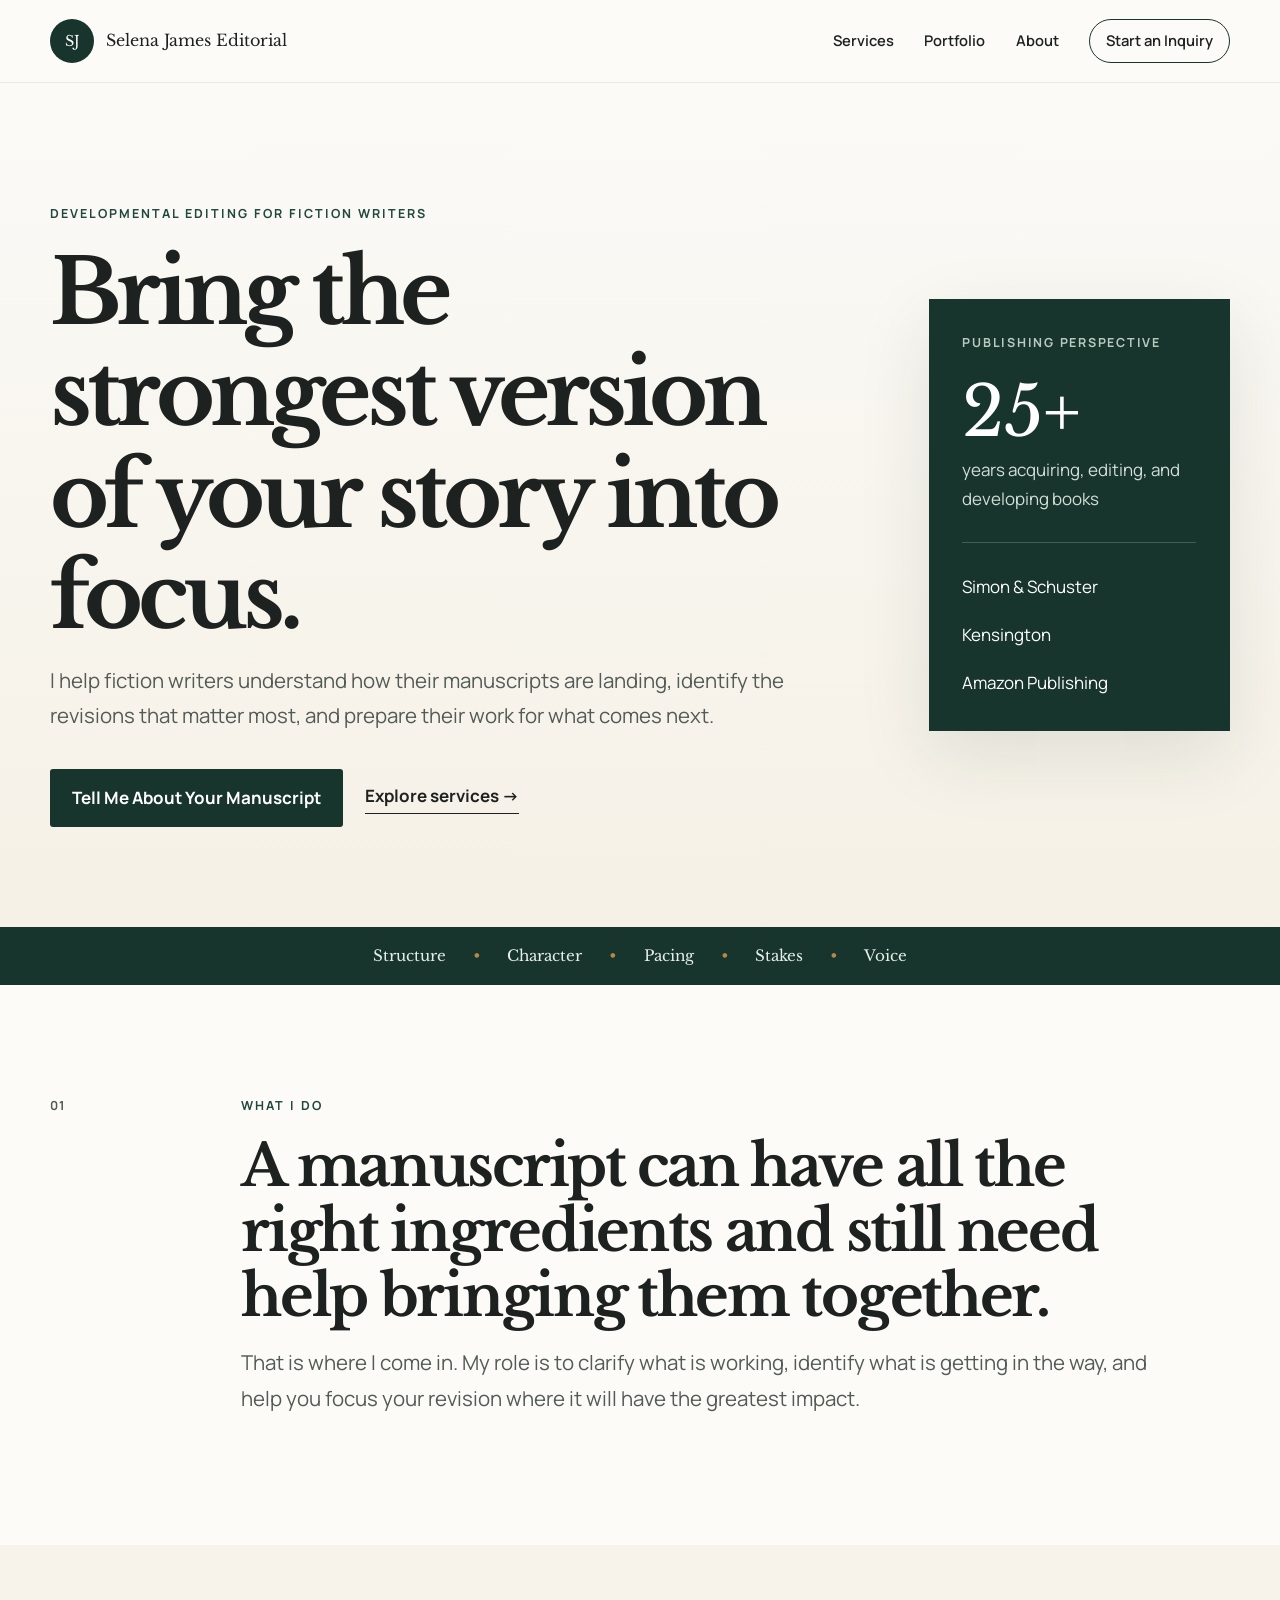
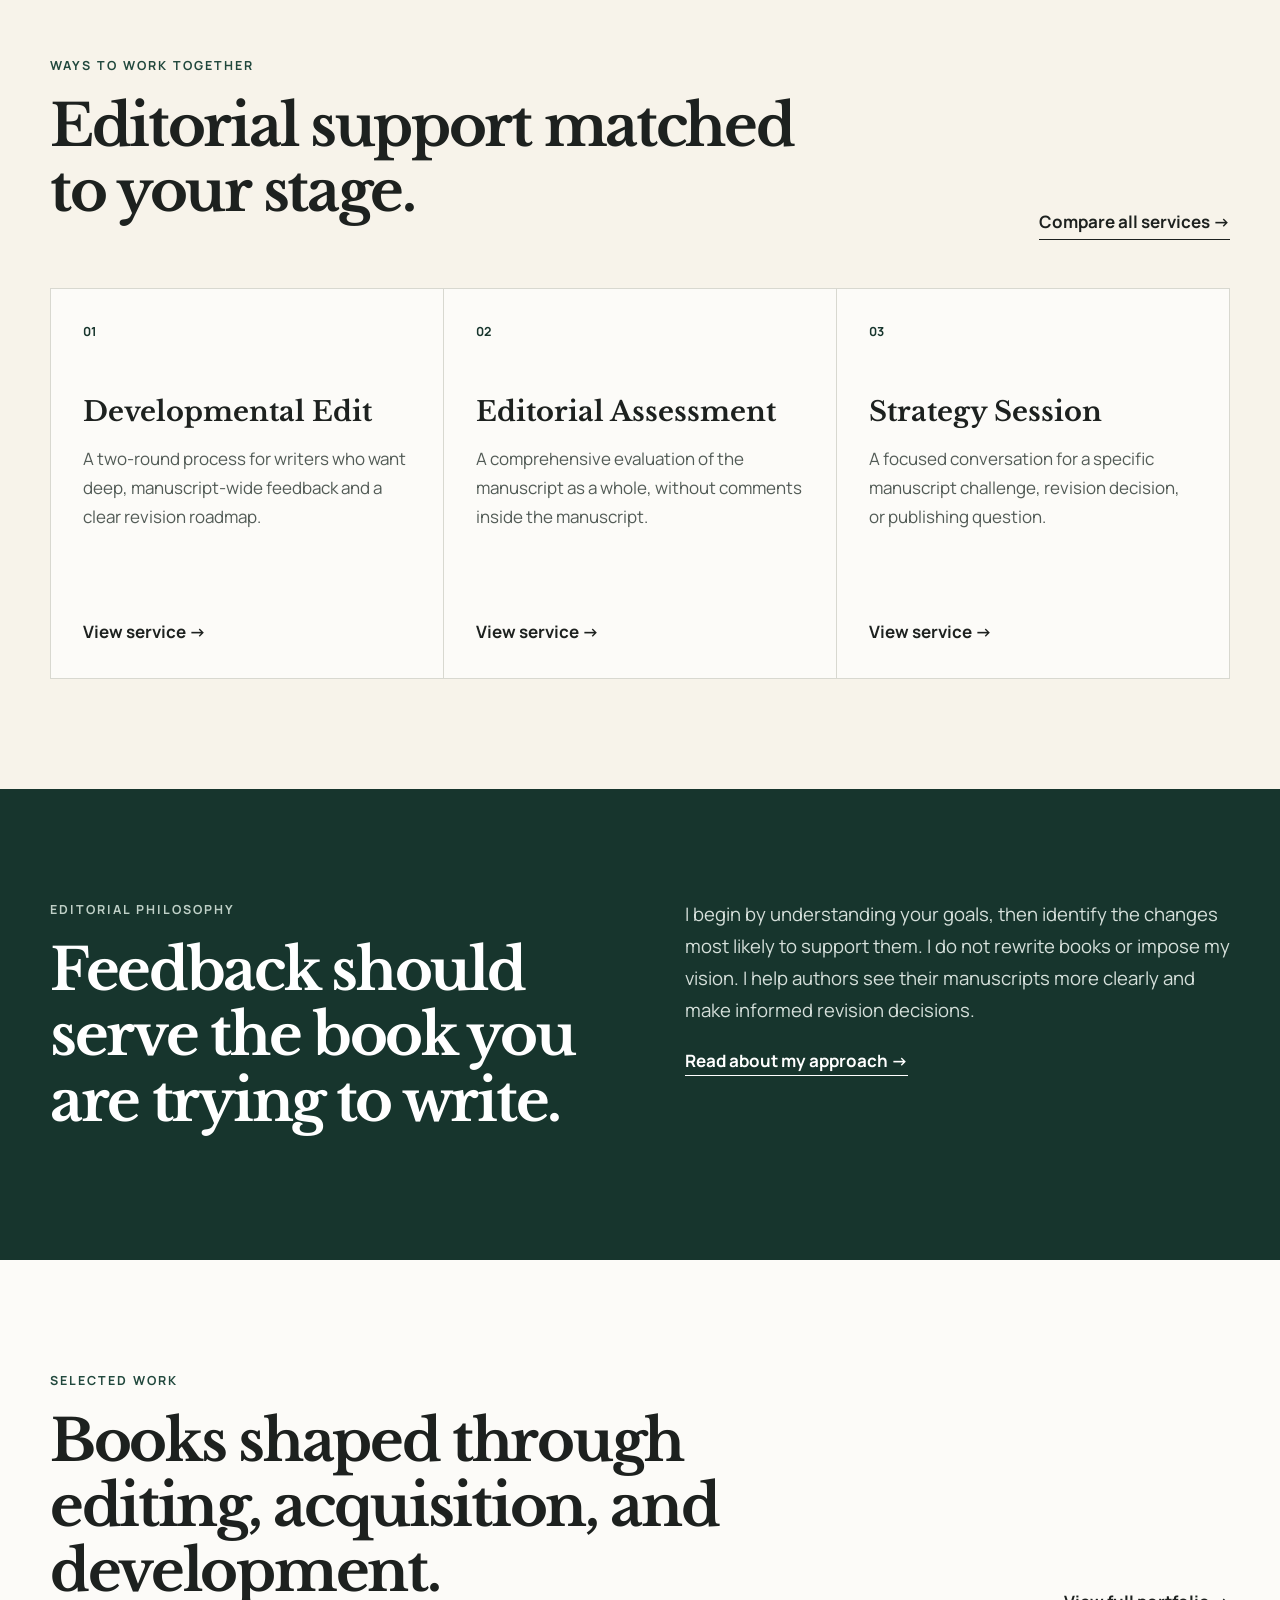
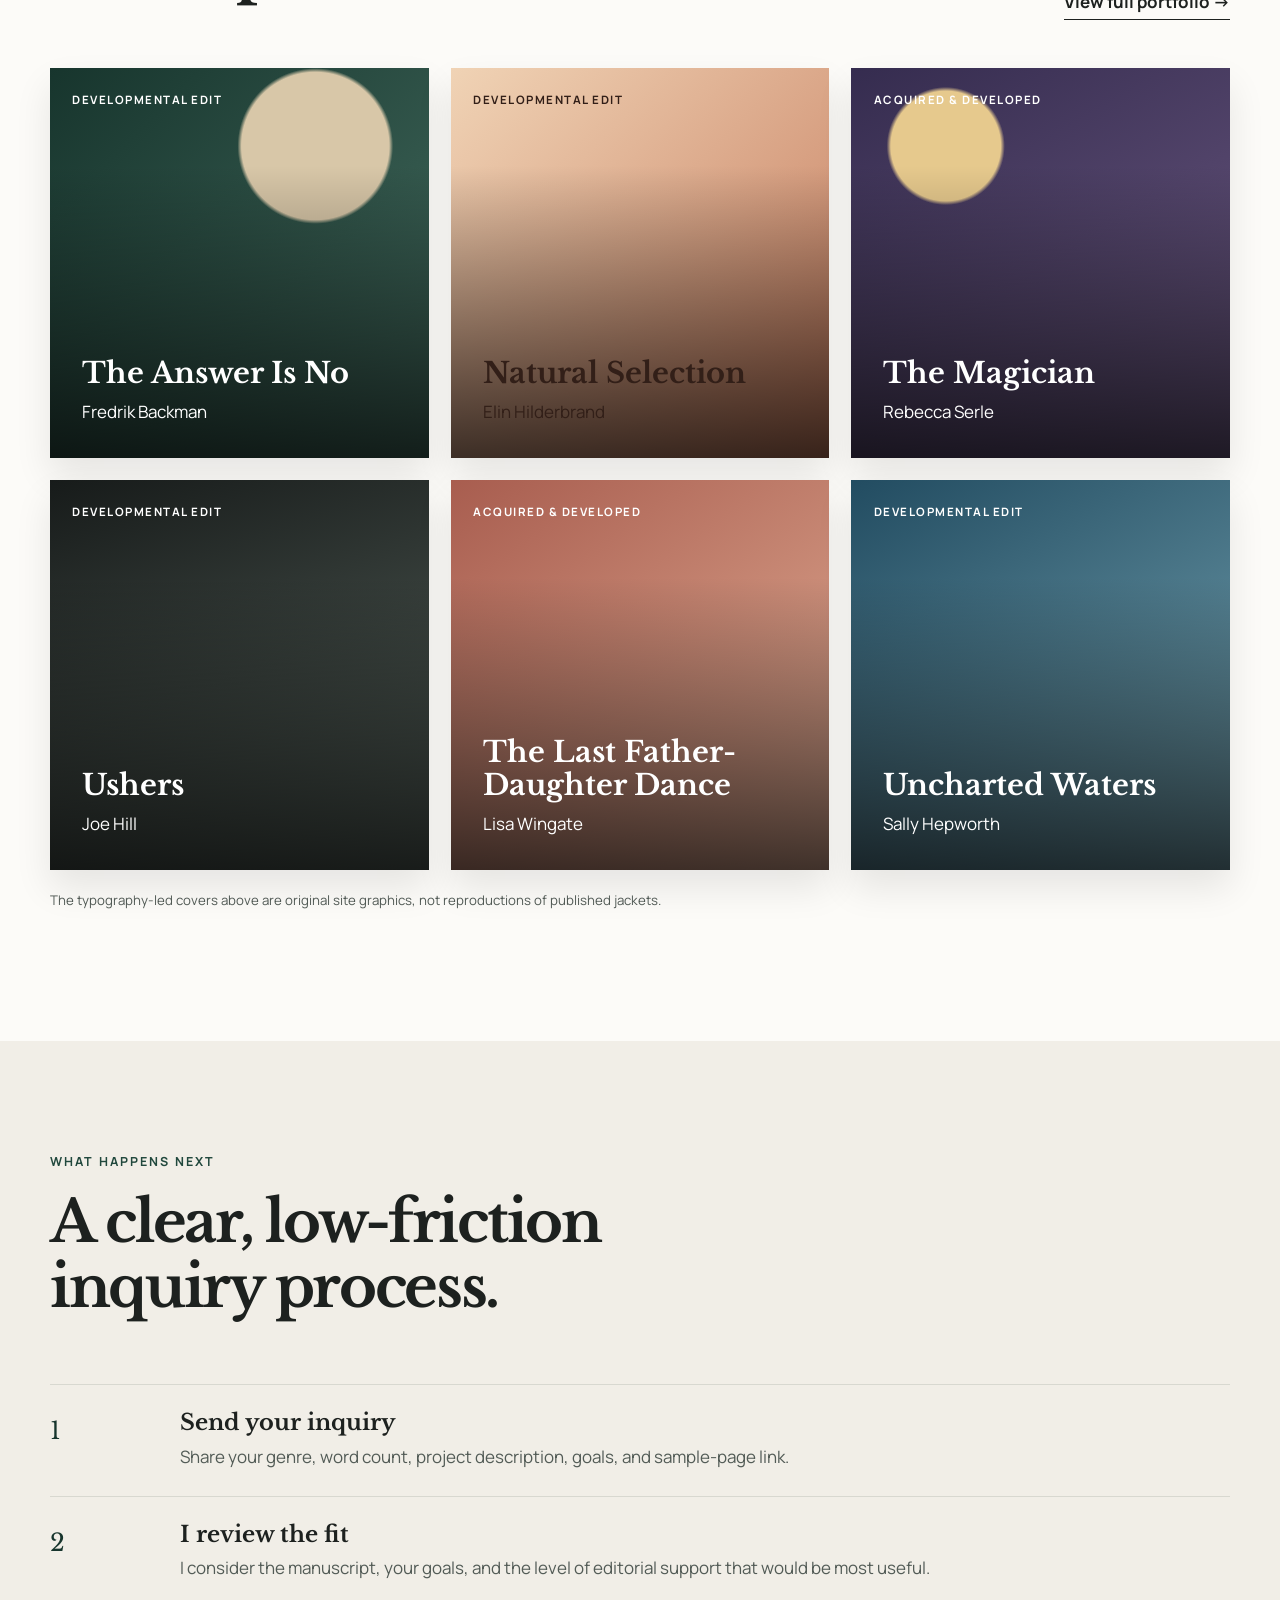
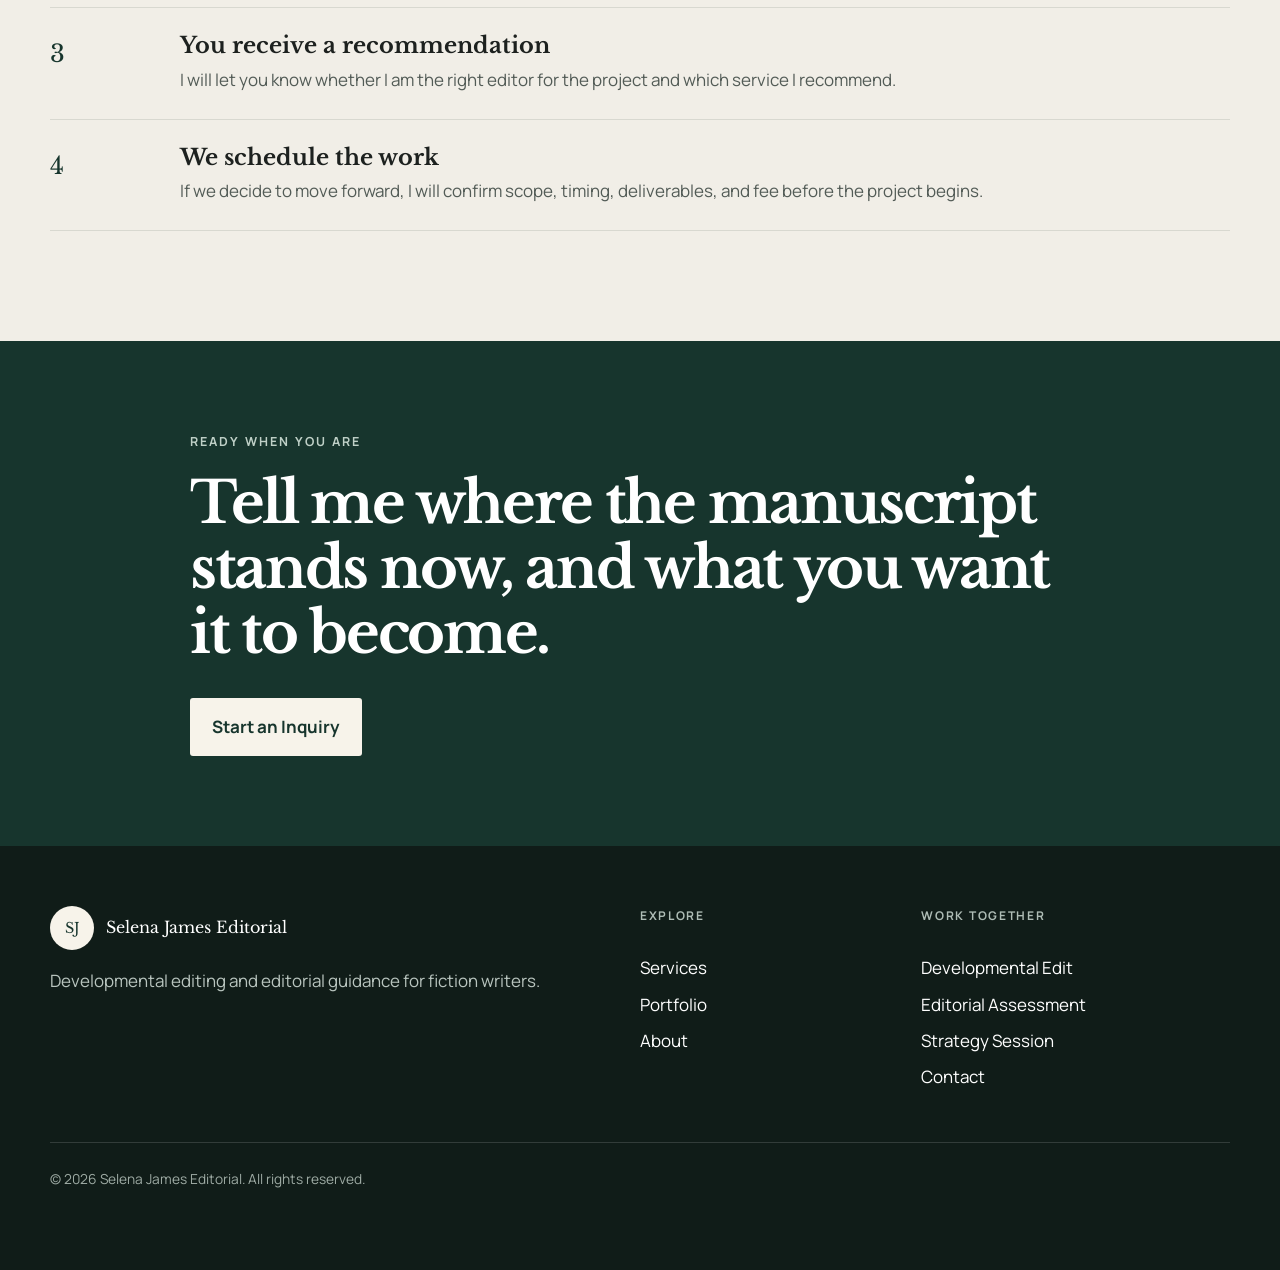
==== index.html @ 4741b4d1 "Upload website" ====
<!doctype html>
<html lang="en">
<head>
  <meta charset="utf-8">
  <meta name="viewport" content="width=device-width, initial-scale=1">
  <meta name="description" content="Developmental editing, manuscript assessments, and editorial guidance for fiction writers from a former Simon & Schuster, Kensington, and Amazon Publishing editor.">
  <meta name="theme-color" content="#17352d">
  <title>Selena James Editorial | Developmental Editing for Fiction Writers</title>
  <link rel="icon" href="assets/favicon.svg" type="image/svg+xml">
  <link rel="preconnect" href="https://fonts.googleapis.com">
  <link rel="preconnect" href="https://fonts.gstatic.com" crossorigin>
  <link href="https://fonts.googleapis.com/css2?family=Libre+Baskerville:ital,wght@0,400;0,700;1,400&family=Manrope:wght@400;500;600;700&display=swap" rel="stylesheet">
  <link rel="stylesheet" href="assets/styles.css">
  
  <script defer src="assets/script.js"></script>
</head>
<body class="home-page">
  <a class="skip-link" href="#main">Skip to content</a>
  
<header class="site-header">
  <div class="shell header-inner">
    <a class="brand" href="index.html" aria-label="Selena James Editorial home">
      <span class="brand-monogram" aria-hidden="true">SJ</span>
      <span class="brand-name">Selena James Editorial</span>
    </a>
    <button class="menu-toggle" type="button" aria-expanded="false" aria-controls="primary-nav">
      <span class="sr-only">Open navigation</span>
      <span></span><span></span><span></span>
    </button>
    <nav id="primary-nav" class="primary-nav" aria-label="Primary navigation">
      <a href="services.html">Services</a>
      <a href="portfolio.html">Portfolio</a>
      <a href="about.html">About</a>
      <a class="nav-button" href="contact.html">Start an Inquiry</a>
    </nav>
  </div>
</header>

  <main id="main">
    
<section class="hero editorial-hero">
  <div class="shell hero-layout">
    <div class="hero-copy reveal">
      <p class="kicker">Developmental editing for fiction writers</p>
      <h1>Bring the strongest version of your story into focus.</h1>
      <p class="hero-deck">I help fiction writers understand how their manuscripts are landing, identify the revisions that matter most, and prepare their work for what comes next.</p>
      <div class="button-row">
        <a class="button button-primary" href="contact.html">Tell Me About Your Manuscript</a>
        <a class="text-link" href="services.html">Explore services <span aria-hidden="true">→</span></a>
      </div>
    </div>
    <aside class="credential-panel reveal" aria-label="Editorial credentials">
      <p class="panel-label">Publishing perspective</p>
      <p class="credential-number">25+</p>
      <p class="credential-copy">years acquiring, editing, and developing books</p>
      <div class="imprint-rule"></div>
      <p>Simon &amp; Schuster</p>
      <p>Kensington</p>
      <p>Amazon Publishing</p>
    </aside>
  </div>
  <div class="hero-marquee" aria-hidden="true">
    <span>Structure</span><i>•</i><span>Character</span><i>•</i><span>Pacing</span><i>•</i><span>Stakes</span><i>•</i><span>Voice</span>
  </div>
</section>

<section class="section statement-section">
  <div class="shell statement-grid">
    <p class="section-index">01</p>
    <div class="statement-copy reveal">
      <p class="kicker">What I do</p>
      <h2>A manuscript can have all the right ingredients and still need help bringing them together.</h2>
      <p class="large-copy">That is where I come in. My role is to clarify what is working, identify what is getting in the way, and help you focus your revision where it will have the greatest impact.</p>
    </div>
  </div>
</section>

<section class="section service-preview">
  <div class="shell">
    <div class="section-topline">
      <div>
        <p class="kicker">Ways to work together</p>
        <h2>Editorial support matched to your stage.</h2>
      </div>
      <a class="text-link" href="services.html">Compare all services <span aria-hidden="true">→</span></a>
    </div>
    <div class="editorial-cards">
      <article class="editorial-card reveal">
        <p class="card-number">01</p>
        <h3>Developmental Edit</h3>
        <p>A two-round process for writers who want deep, manuscript-wide feedback and a clear revision roadmap.</p>
        <a href="developmental-edit.html" aria-label="Learn about the Developmental Edit">View service <span aria-hidden="true">→</span></a>
      </article>
      <article class="editorial-card reveal">
        <p class="card-number">02</p>
        <h3>Editorial Assessment</h3>
        <p>A comprehensive evaluation of the manuscript as a whole, without comments inside the manuscript.</p>
        <a href="editorial-assessment.html" aria-label="Learn about the Editorial Assessment">View service <span aria-hidden="true">→</span></a>
      </article>
      <article class="editorial-card reveal">
        <p class="card-number">03</p>
        <h3>Strategy Session</h3>
        <p>A focused conversation for a specific manuscript challenge, revision decision, or publishing question.</p>
        <a href="strategy-session.html" aria-label="Learn about the Strategy Session">View service <span aria-hidden="true">→</span></a>
      </article>
    </div>
  </div>
</section>

<section class="section philosophy-band">
  <div class="shell philosophy-home-grid">
    <div class="reveal">
      <p class="kicker kicker-light">Editorial philosophy</p>
      <h2>Feedback should serve the book you are trying to write.</h2>
    </div>
    <div class="reveal">
      <p>I begin by understanding your goals, then identify the changes most likely to support them. I do not rewrite books or impose my vision. I help authors see their manuscripts more clearly and make informed revision decisions.</p>
      <a class="text-link text-link-light" href="about.html">Read about my approach <span aria-hidden="true">→</span></a>
    </div>
  </div>
</section>

<section class="section selected-work">
  <div class="shell">
    <div class="section-topline">
      <div>
        <p class="kicker">Selected work</p>
        <h2>Books shaped through editing, acquisition, and development.</h2>
      </div>
      <a class="text-link" href="portfolio.html">View full portfolio <span aria-hidden="true">→</span></a>
    </div>
    <div class="book-grid">
      <article class="book-tile book-a reveal"><span class="book-role">Developmental edit</span><h3>The Answer Is No</h3><p>Fredrik Backman</p></article>
      <article class="book-tile book-b reveal"><span class="book-role">Developmental edit</span><h3>Natural Selection</h3><p>Elin Hilderbrand</p></article>
      <article class="book-tile book-c reveal"><span class="book-role">Acquired &amp; developed</span><h3>The Magician</h3><p>Rebecca Serle</p></article>
      <article class="book-tile book-d reveal"><span class="book-role">Developmental edit</span><h3>Ushers</h3><p>Joe Hill</p></article>
      <article class="book-tile book-e reveal"><span class="book-role">Acquired &amp; developed</span><h3>The Last Father-Daughter Dance</h3><p>Lisa Wingate</p></article>
      <article class="book-tile book-f reveal"><span class="book-role">Developmental edit</span><h3>Uncharted Waters</h3><p>Sally Hepworth</p></article>
    </div>
    <p class="portfolio-note">The typography-led covers above are original site graphics, not reproductions of published jackets.</p>
  </div>
</section>

<section class="section process-section">
  <div class="shell">
    <div class="section-topline">
      <div>
        <p class="kicker">What happens next</p>
        <h2>A clear, low-friction inquiry process.</h2>
      </div>
    </div>
    <ol class="process-list">
      <li class="reveal"><span>1</span><div><h3>Send your inquiry</h3><p>Share your genre, word count, project description, goals, and sample-page link.</p></div></li>
      <li class="reveal"><span>2</span><div><h3>I review the fit</h3><p>I consider the manuscript, your goals, and the level of editorial support that would be most useful.</p></div></li>
      <li class="reveal"><span>3</span><div><h3>You receive a recommendation</h3><p>I will let you know whether I am the right editor for the project and which service I recommend.</p></div></li>
      <li class="reveal"><span>4</span><div><h3>We schedule the work</h3><p>If we decide to move forward, I will confirm scope, timing, deliverables, and fee before the project begins.</p></div></li>
    </ol>
  </div>
</section>

<section class="cta-section">
  <div class="shell cta-inner reveal">
    <p class="kicker kicker-light">Ready when you are</p>
    <h2>Tell me where the manuscript stands now, and what you want it to become.</h2>
    <a class="button button-cream" href="contact.html">Start an Inquiry</a>
  </div>
</section>

  </main>
  
<footer class="site-footer">
  <div class="shell footer-grid">
    <div class="footer-brand-block">
      <a class="brand brand-footer" href="index.html">
        <span class="brand-monogram" aria-hidden="true">SJ</span>
        <span class="brand-name">Selena James Editorial</span>
      </a>
      <p>Developmental editing and editorial guidance for fiction writers.</p>
    </div>
    <div>
      <p class="footer-heading">Explore</p>
      <a href="services.html">Services</a>
      <a href="portfolio.html">Portfolio</a>
      <a href="about.html">About</a>
    </div>
    <div>
      <p class="footer-heading">Work together</p>
      <a href="developmental-edit.html">Developmental Edit</a>
      <a href="editorial-assessment.html">Editorial Assessment</a>
      <a href="strategy-session.html">Strategy Session</a>
      <a href="contact.html">Contact</a>
    </div>
    <p class="copyright">© <span data-year></span> Selena James Editorial. All rights reserved.</p>
  </div>
</footer>

</body>
</html>
---- assets/styles.css ----
:root{
  --ink:#1d211f;--ink-soft:#525b56;--forest:#17352d;--forest-2:#21483d;
  --cream:#f7f3ea;--paper:#fcfbf8;--sage:#dce6df;--line:#d8d8d0;--white:#fff;
  --gold:#b38a4b;--serif:"Libre Baskerville",Georgia,serif;--sans:"Manrope",Arial,sans-serif;
  --shell:1180px;--shadow:0 24px 70px rgba(22,42,34,.10)
}
*{box-sizing:border-box}html{scroll-behavior:smooth}body{margin:0;background:var(--paper);color:var(--ink);font-family:var(--sans);font-size:17px;line-height:1.72}
a{color:inherit}h1,h2,h3{font-family:var(--serif);line-height:1.13;margin:0 0 1rem}h1{font-size:clamp(3.1rem,7vw,6.5rem);letter-spacing:-.055em}h2{font-size:clamp(2.15rem,4.5vw,4rem);letter-spacing:-.04em}h3{font-size:1.4rem}p{margin:0 0 1.2rem}ul,ol{margin-top:0}.shell{width:min(calc(100% - 42px),var(--shell));margin:auto}.section{padding:110px 0}.skip-link{position:absolute;left:-9999px;top:8px;z-index:999;background:#fff;padding:.7rem 1rem}.skip-link:focus{left:8px}.sr-only{position:absolute;width:1px;height:1px;padding:0;margin:-1px;overflow:hidden;clip:rect(0,0,0,0);white-space:nowrap;border:0}
.site-header{position:sticky;top:0;z-index:100;background:rgba(252,251,248,.93);backdrop-filter:blur(14px);border-bottom:1px solid rgba(29,33,31,.08)}.header-inner{min-height:82px;display:flex;align-items:center;justify-content:space-between}.brand{display:inline-flex;align-items:center;gap:.75rem;text-decoration:none}.brand-monogram{width:44px;height:44px;border-radius:50%;display:grid;place-items:center;background:var(--forest);color:#fff;font-family:var(--serif);font-size:.9rem}.brand-name{font-family:var(--serif);font-size:1rem}.primary-nav{display:flex;align-items:center;gap:1.9rem}.primary-nav a{text-decoration:none;font-weight:600;font-size:.92rem}.primary-nav a:hover{color:var(--forest-2)}.nav-button{border:1px solid var(--forest);border-radius:999px;padding:.55rem 1rem}.menu-toggle{display:none;border:0;background:transparent;width:44px;height:44px}.menu-toggle span:not(.sr-only){display:block;width:23px;height:2px;background:var(--ink);margin:5px auto}
.kicker{font-size:.78rem;font-weight:700;text-transform:uppercase;letter-spacing:.16em;color:var(--forest-2);margin-bottom:1.1rem}.kicker-light{color:#bfd0c7}.button{display:inline-flex;justify-content:center;align-items:center;min-height:54px;padding:.85rem 1.3rem;border-radius:3px;text-decoration:none;border:1px solid transparent;font-weight:700;cursor:pointer;font-family:var(--sans)}.button-primary{background:var(--forest);color:#fff}.button-primary:hover{background:#0f2922}.button-cream{background:var(--cream);color:var(--forest)}.button-block{width:100%}.button-row{display:flex;gap:1.4rem;align-items:center;flex-wrap:wrap;margin-top:2.2rem}.text-link{font-weight:700;text-decoration:none;border-bottom:1px solid currentColor;padding-bottom:.18rem}.text-link-light{color:#fff}.large-copy{font-size:1.28rem;color:var(--ink-soft)}
.editorial-hero{padding:120px 0 0;background:linear-gradient(180deg,#fbfaf7 0%,#f5f0e5 100%)}.hero-layout{display:grid;grid-template-columns:1.45fr .55fr;gap:85px;align-items:center;padding-bottom:100px}.hero-copy h1{max-width:900px}.hero-deck{max-width:760px;font-size:1.28rem;color:var(--ink-soft)}.credential-panel{background:var(--forest);color:#fff;padding:2.1rem;box-shadow:var(--shadow)}.panel-label{font-size:.78rem;text-transform:uppercase;letter-spacing:.14em;font-weight:700;color:#b8cbc0}.credential-number{font-family:var(--serif);font-size:4.3rem;line-height:1;margin:1.5rem 0 .5rem}.credential-copy{color:#d3ddd7}.imprint-rule{height:1px;background:rgba(255,255,255,.2);margin:1.8rem 0}.credential-panel>p:last-child{margin-bottom:0}.hero-marquee{display:flex;gap:1.7rem;justify-content:center;align-items:center;overflow:hidden;white-space:nowrap;background:var(--forest);color:#e5ede8;padding:1rem;font-family:var(--serif);font-size:.95rem}.hero-marquee i{color:var(--gold)}
.statement-grid{display:grid;grid-template-columns:.25fr 1.75fr;gap:50px}.section-index{text-transform:uppercase;letter-spacing:.12em;font-size:.78rem;font-weight:700;color:var(--ink-soft)}.statement-copy{max-width:920px}.service-preview{background:var(--cream)}.section-topline{display:flex;justify-content:space-between;align-items:end;gap:50px;margin-bottom:48px}.section-topline>div{max-width:760px}.editorial-cards{display:grid;grid-template-columns:repeat(3,1fr);border-top:1px solid var(--line);border-left:1px solid var(--line)}.editorial-card{min-height:390px;padding:2rem;background:var(--paper);border-right:1px solid var(--line);border-bottom:1px solid var(--line);display:flex;flex-direction:column}.card-number{font-size:.78rem;color:var(--forest);font-weight:700}.editorial-card h3{font-size:1.7rem;margin-top:2.2rem}.editorial-card p:nth-of-type(2){color:var(--ink-soft)}.editorial-card a{margin-top:auto;text-decoration:none;font-weight:700}.philosophy-band{background:var(--forest);color:#fff}.philosophy-home-grid{display:grid;grid-template-columns:1fr 1fr;gap:90px}.philosophy-home-grid>div:last-child p{font-size:1.16rem;color:#d5dfda}
.book-grid{display:grid;grid-template-columns:repeat(3,1fr);gap:22px}.book-tile{min-height:390px;padding:2rem;display:flex;flex-direction:column;justify-content:flex-end;position:relative;overflow:hidden;box-shadow:0 18px 35px rgba(0,0,0,.09)}.book-tile:before{content:"";position:absolute;inset:0;background:linear-gradient(180deg,transparent 25%,rgba(0,0,0,.72));z-index:0}.book-tile>*{position:relative;z-index:1}.book-role{position:absolute;top:1.4rem;left:1.4rem;font-size:.72rem;text-transform:uppercase;letter-spacing:.13em;font-weight:700}.book-tile h3{font-size:1.8rem;margin-bottom:.45rem}.book-tile p{margin:0}.book-a{background:radial-gradient(circle at 70% 20%,#d8c7a8 0 18%,transparent 19%),linear-gradient(135deg,#17352d,#446c5f);color:#fff}.book-b{background:linear-gradient(135deg,#f0d3b5,#c67c5e);color:#321f18}.book-c{background:radial-gradient(circle at 25% 20%,#e6c98d 0 13%,transparent 14%),linear-gradient(150deg,#352c4f,#6d5a83);color:#fff}.book-d{background:linear-gradient(160deg,#171b1a,#58645d);color:#fff}.book-e{background:linear-gradient(145deg,#a85d4f,#e5b198);color:#fff}.book-f{background:linear-gradient(150deg,#224c61,#78a6b4);color:#fff}.portfolio-note{font-size:.83rem;color:var(--ink-soft);margin-top:1.2rem}.process-section{background:#f1eee7}.process-list{list-style:none;padding:0;margin:0;border-top:1px solid var(--line)}.process-list li{display:grid;grid-template-columns:100px 1fr;gap:30px;padding:1.55rem 0;border-bottom:1px solid var(--line)}.process-list li>span{font-family:var(--serif);font-size:1.5rem;color:var(--forest)}.process-list h3{margin-bottom:.4rem}.process-list p{color:var(--ink-soft);margin:0}.cta-section{background:var(--forest);color:#fff;padding:90px 0}.cta-inner{max-width:900px}.cta-inner h2{margin-bottom:2rem}
.page-hero{padding:105px 0 80px;background:var(--cream);border-bottom:1px solid var(--line)}.page-hero-grid{display:grid;grid-template-columns:1.25fr .75fr;gap:80px;align-items:end}.page-hero h1{font-size:clamp(3rem,6vw,5.5rem)}.page-hero-deck{font-size:1.18rem;color:var(--ink-soft)}.comparison-table-wrap{display:grid;grid-template-columns:repeat(3,1fr);gap:24px}.comparison-card{padding:2rem;border:1px solid var(--line);background:#fff}.comparison-card h2{font-size:2rem}.comparison-card ul{padding-left:1.1rem;color:var(--ink-soft)}.service-lede{font-size:1.08rem}.muted-section{background:#f0eee8}.specialty-grid{display:grid;grid-template-columns:.8fr 1.2fr;gap:80px}.genre-cloud{display:flex;flex-wrap:wrap;gap:.8rem}.genre-cloud span{border:1px solid #b7beb9;border-radius:999px;padding:.7rem 1rem;background:#fff}
.service-detail-grid{display:grid;grid-template-columns:1.35fr .65fr;gap:80px}.detail-block{padding:0 0 2.2rem;margin-bottom:2.2rem;border-bottom:1px solid var(--line)}.detail-block h2{font-size:2.2rem}.detail-block p,.detail-block li{color:var(--ink-soft);font-size:1.05rem}.service-sidebar{position:relative}.sidebar-card{padding:1.5rem;background:var(--cream);border:1px solid var(--line);margin-bottom:1rem}.sidebar-card .panel-label{color:var(--forest)}.service-sidebar .button{margin-top:.25rem}
.large-book-grid{grid-template-columns:repeat(3,1fr)}.portfolio-lists-section{background:var(--cream)}.portfolio-list-grid{display:grid;grid-template-columns:1fr 1fr;gap:70px}.project-list{list-style:none;padding:0;margin:0}.project-list li{display:grid;grid-template-columns:1.1fr .9fr;gap:20px;padding:.9rem 0;border-top:1px solid var(--line)}.project-list span{text-align:right;color:var(--ink-soft)}.recognition-section{background:var(--forest);color:#fff}.recognition-grid{display:grid;grid-template-columns:.3fr 1.7fr;gap:60px}.recognition-copy{font-family:var(--serif);font-size:clamp(1.6rem,3vw,2.7rem);line-height:1.5}
.narrative-grid{display:grid;grid-template-columns:.3fr 1.7fr;gap:60px}.prose-column{max-width:820px}.prose-column p{color:var(--ink-soft);font-size:1.08rem}.philosophy-questions{background:var(--cream)}.question-stack p{font-family:var(--serif);font-size:clamp(1.6rem,3.5vw,3.2rem);line-height:1.3;padding:1rem 0;border-bottom:1px solid var(--line);margin:0}.accent-question{color:var(--forest)}.principles-grid{display:grid;grid-template-columns:.7fr 1.3fr;gap:90px}.principle-list article{display:grid;grid-template-columns:70px 1fr;gap:22px;padding:1.5rem 0;border-top:1px solid var(--line)}.principle-list article>span{font-family:var(--serif);color:var(--forest)}
.contact-main{background:#f2efe8}.contact-layout{display:grid;grid-template-columns:.65fr 1.35fr;gap:70px;align-items:start}.sticky-card{position:sticky;top:110px;background:var(--forest);color:#fff;padding:2rem}.sticky-card .kicker{color:#bfd0c7}.sticky-card ol{list-style:none;padding:0;margin:0}.sticky-card li{display:grid;grid-template-columns:48px 1fr;gap:10px;padding:.8rem 0;border-top:1px solid rgba(255,255,255,.16)}.sticky-card li span{font-family:var(--serif);color:#b8cbc0}.sticky-card li p{margin:0}.small-note{font-size:.85rem;color:#cbd8d1;margin-top:1.4rem}.premium-form{background:#fff;padding:2.2rem;box-shadow:var(--shadow)}fieldset{border:0;padding:0;margin:0 0 2rem}legend{font-family:var(--serif);font-size:1.5rem;margin-bottom:1rem}.form-grid.two-col{display:grid;grid-template-columns:1fr 1fr;gap:18px}.field{margin-bottom:1.1rem}.field label{display:block;font-weight:700;font-size:.92rem;margin-bottom:.45rem}.field label span{color:#9a3f32}.field input,.field select,.field textarea{width:100%;border:1px solid #bfc5c0;border-radius:3px;padding:.85rem .9rem;background:#fff;color:var(--ink);font:inherit}.field textarea{resize:vertical}.field input:focus,.field select:focus,.field textarea:focus{outline:3px solid rgba(33,72,61,.16);border-color:var(--forest)}.field-note,.privacy-note{font-size:.84rem;color:var(--ink-soft);margin-top:.4rem}.consent-row{display:grid;grid-template-columns:auto 1fr;gap:.7rem;align-items:start;margin:1.2rem 0}.consent-row input{margin-top:.35rem}.honeypot{position:absolute!important;left:-9999px!important}.form-status{font-weight:700;margin-top:1rem}.error-page{min-height:70vh;display:grid;place-items:center;padding:100px 0}.error-inner{max-width:760px}
.site-footer{background:#101c18;color:#fff;padding:60px 0}.footer-grid{display:grid;grid-template-columns:1.4fr .6fr .8fr;gap:50px}.brand-footer .brand-monogram{background:var(--cream);color:var(--forest)}.footer-brand-block p{color:#b9c5bf;margin-top:1rem}.footer-heading{text-transform:uppercase;letter-spacing:.14em;font-size:.75rem;color:#aebcb5;font-weight:700}.footer-grid>div:not(:first-child){display:flex;flex-direction:column;gap:.45rem}.footer-grid a{text-decoration:none}.copyright{grid-column:1/-1;border-top:1px solid rgba(255,255,255,.14);padding-top:1.5rem;color:#9eaba4;font-size:.86rem}
.reveal{opacity:0;transform:translateY(18px);transition:opacity .7s ease,transform .7s ease}.reveal.visible{opacity:1;transform:none}
@media(prefers-reduced-motion:reduce){*{scroll-behavior:auto!important}.reveal{opacity:1;transform:none;transition:none}}
@media(max-width:980px){.hero-layout,.page-hero-grid,.philosophy-home-grid,.service-detail-grid,.specialty-grid,.narrative-grid,.principles-grid,.contact-layout{grid-template-columns:1fr;gap:38px}.credential-panel{max-width:520px}.editorial-cards,.comparison-table-wrap{grid-template-columns:1fr}.book-grid,.large-book-grid{grid-template-columns:repeat(2,1fr)}.portfolio-list-grid{grid-template-columns:1fr}.recognition-grid{grid-template-columns:1fr}.sticky-card{position:static}.footer-grid{grid-template-columns:1fr 1fr}}
@media(max-width:760px){body{font-size:16px}.section{padding:76px 0}.editorial-hero{padding-top:78px}.hero-layout{padding-bottom:70px}.menu-toggle{display:block}.primary-nav{display:none;position:absolute;top:82px;left:0;right:0;background:var(--paper);padding:1rem 21px 1.3rem;border-bottom:1px solid var(--line);flex-direction:column;align-items:stretch;gap:.2rem}.primary-nav.open{display:flex}.primary-nav a{padding:.65rem 0}.nav-button{border:0;padding:.65rem 0}.brand-name{font-size:.88rem}.statement-grid{grid-template-columns:1fr}.section-index{margin-bottom:0}.section-topline{align-items:flex-start;flex-direction:column}.book-grid,.large-book-grid{grid-template-columns:1fr}.book-tile{min-height:330px}.process-list li{grid-template-columns:55px 1fr}.portfolio-list-grid{gap:40px}.project-list li{grid-template-columns:1fr;gap:.2rem}.project-list span{text-align:left}.form-grid.two-col{grid-template-columns:1fr}.premium-form{padding:1.35rem}.footer-grid{grid-template-columns:1fr}.copyright{grid-column:auto}.hero-marquee{justify-content:flex-start}}
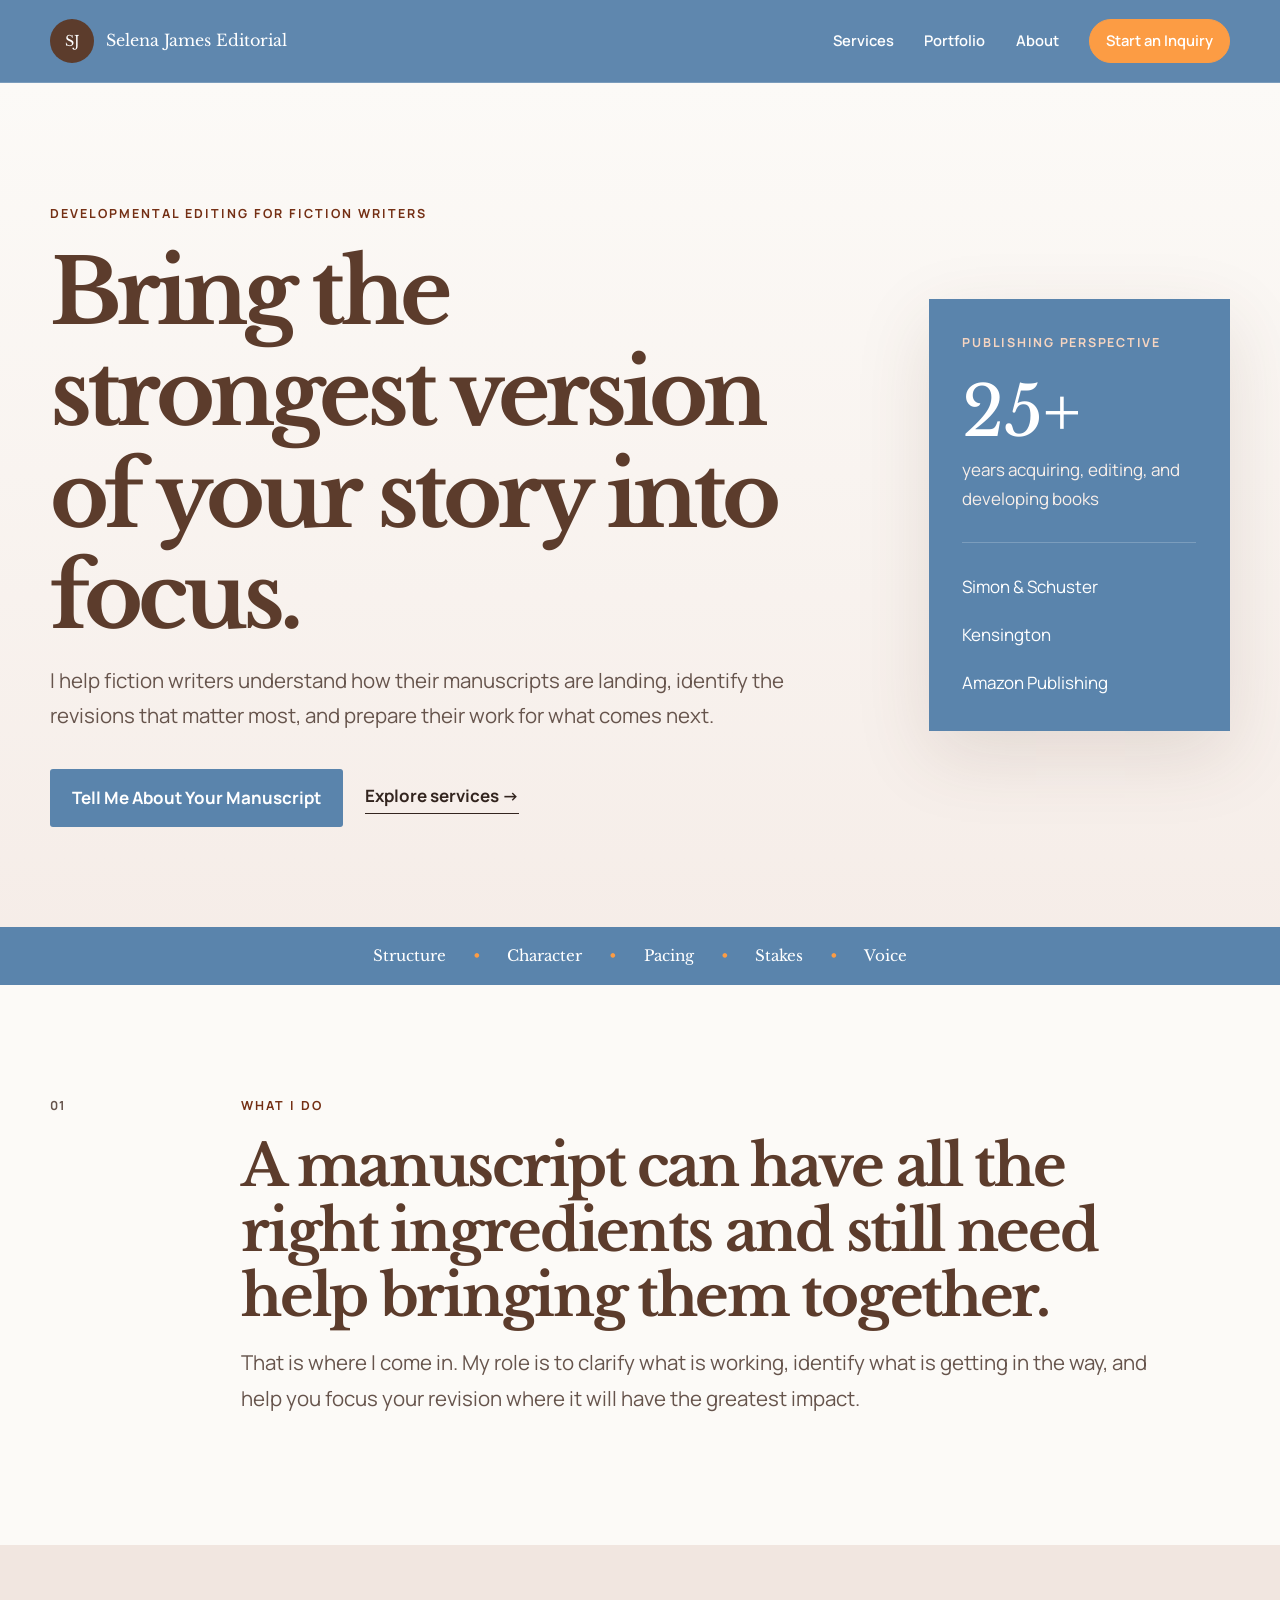
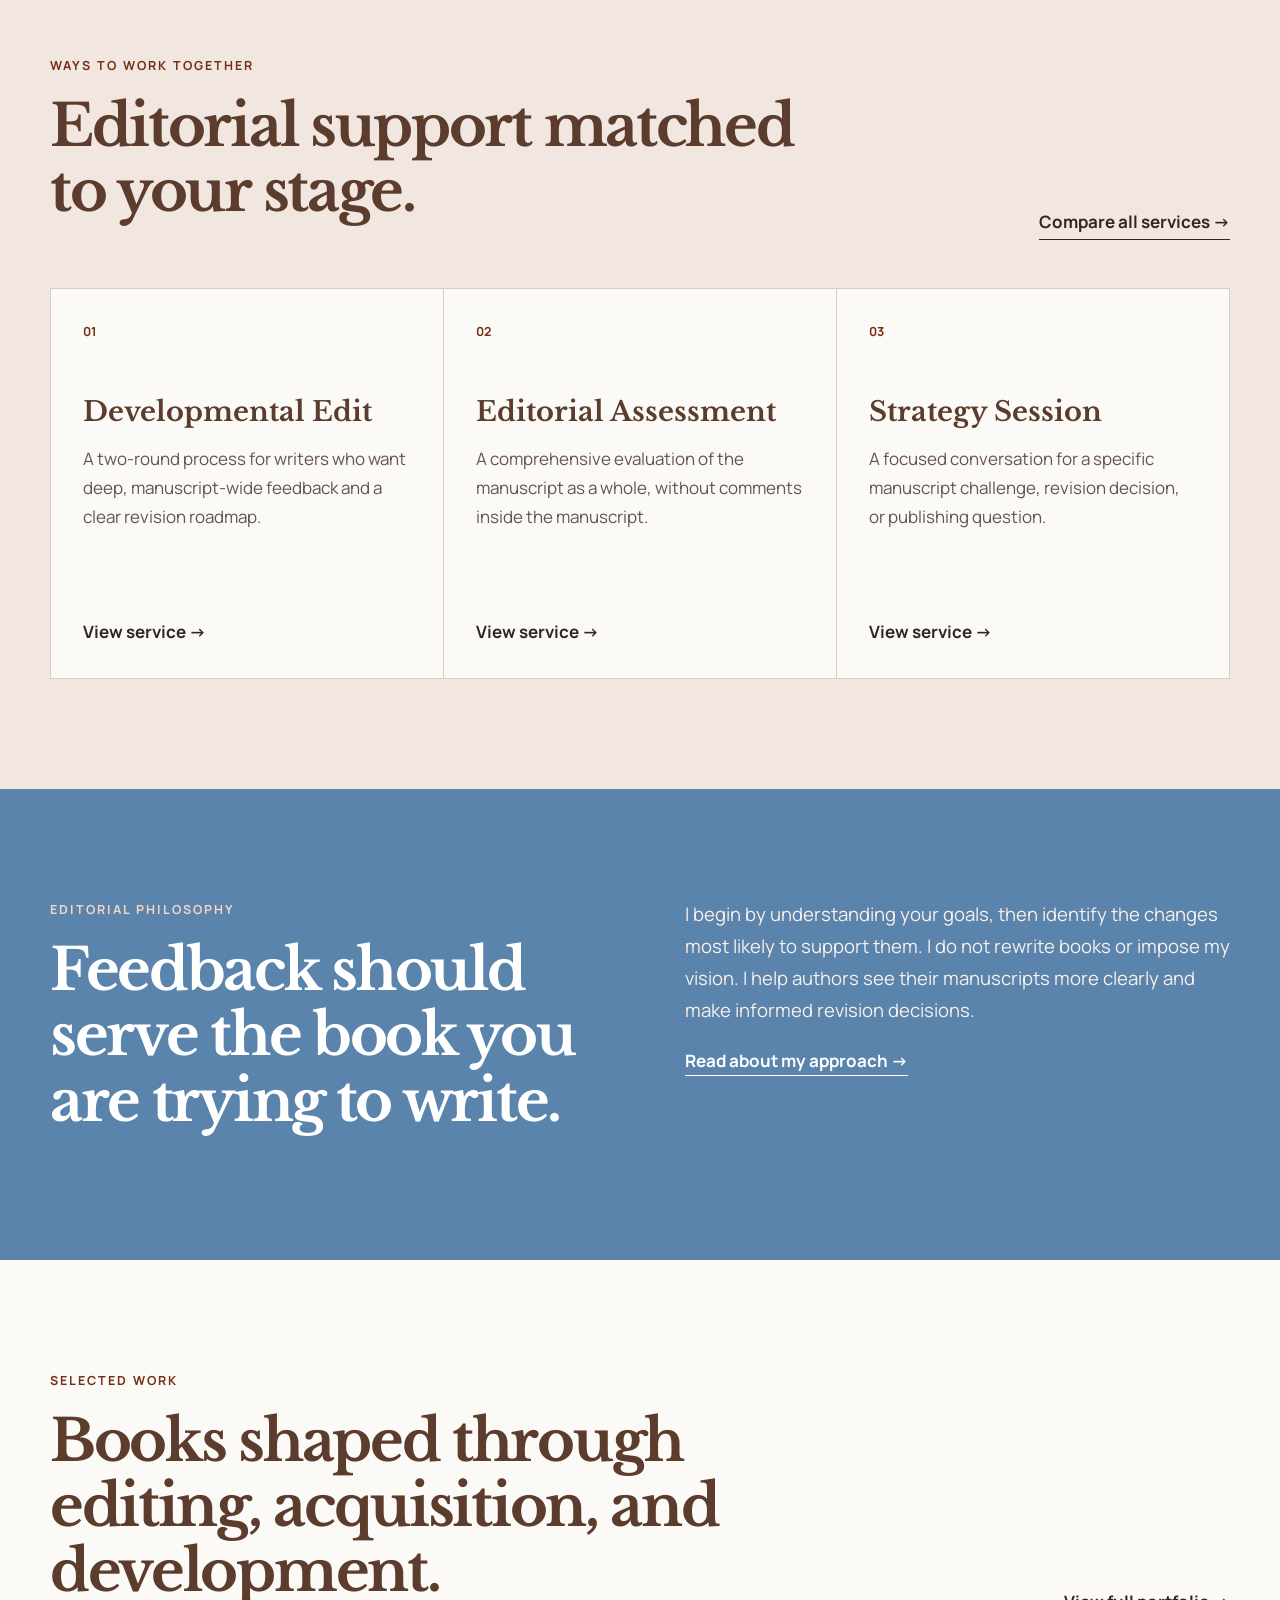
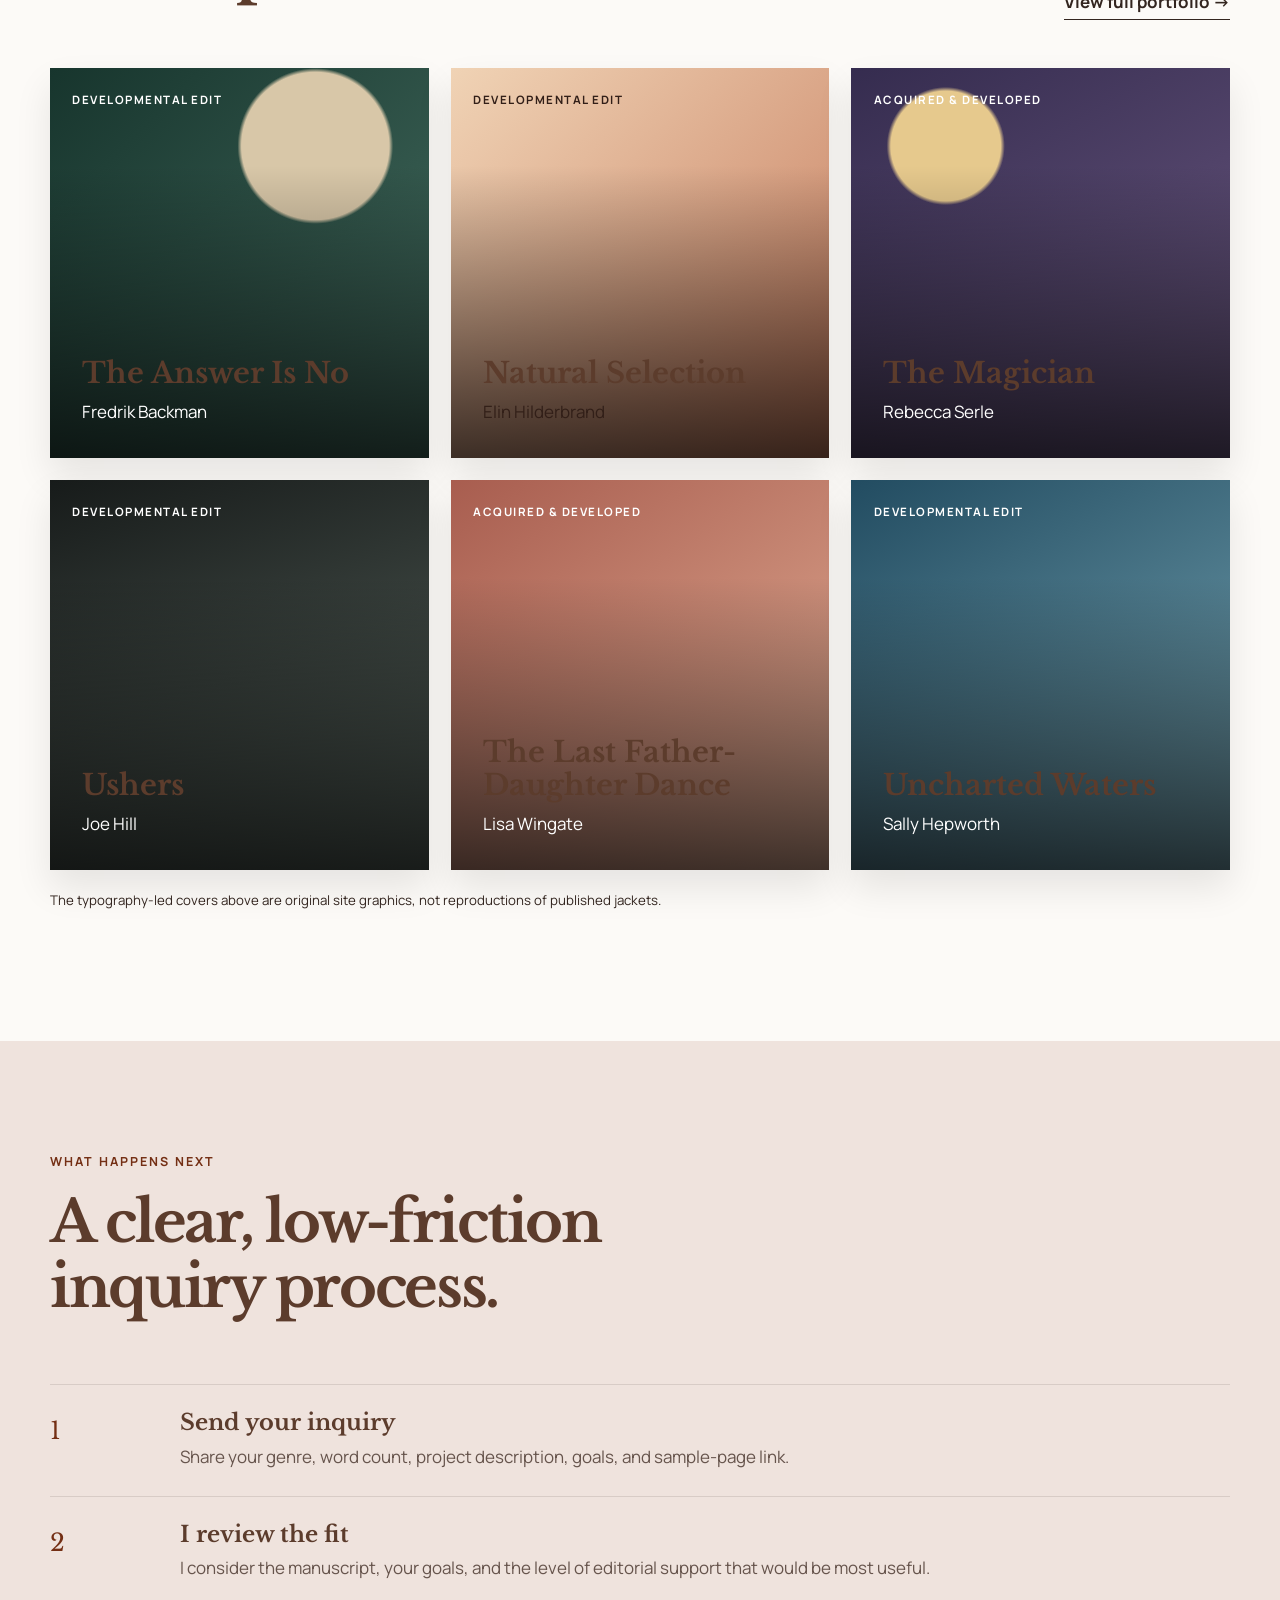
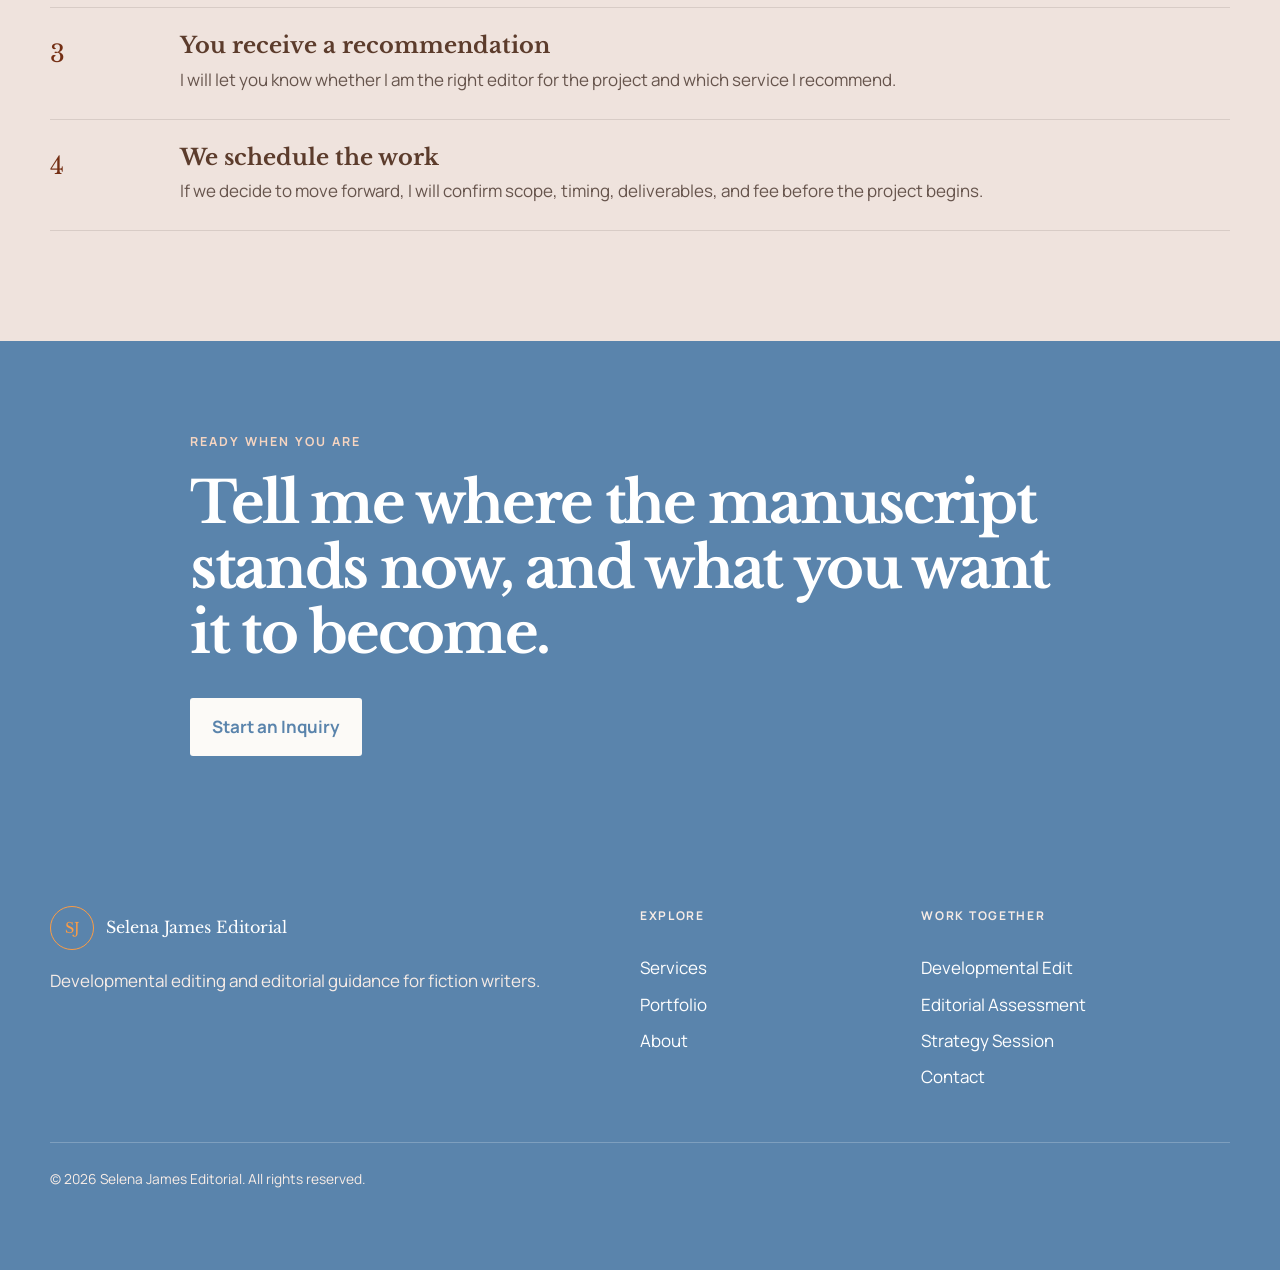
==== commit 451a2fda: "Apply Cocoa Topaz Noonday color theme" ====
--- a/index.html
+++ b/index.html
@@ -4,7 +4,7 @@
   <meta charset="utf-8">
   <meta name="viewport" content="width=device-width, initial-scale=1">
   <meta name="description" content="Developmental editing, manuscript assessments, and editorial guidance for fiction writers from a former Simon & Schuster, Kensington, and Amazon Publishing editor.">
-  <meta name="theme-color" content="#17352d">
+  <meta name="theme-color" content="#5A84AC">
   <title>Selena James Editorial | Developmental Editing for Fiction Writers</title>
   <link rel="icon" href="assets/favicon.svg" type="image/svg+xml">
   <link rel="preconnect" href="https://fonts.googleapis.com">
--- a/assets/styles.css
+++ b/assets/styles.css
@@ -1,9 +1,10 @@
 
 :root{
-  --ink:#1d211f;--ink-soft:#525b56;--forest:#17352d;--forest-2:#21483d;
-  --cream:#f7f3ea;--paper:#fcfbf8;--sage:#dce6df;--line:#d8d8d0;--white:#fff;
-  --gold:#b38a4b;--serif:"Libre Baskerville",Georgia,serif;--sans:"Manrope",Arial,sans-serif;
-  --shell:1180px;--shadow:0 24px 70px rgba(22,42,34,.10)
+  --ink:#33251F;--ink-soft:#66544C;--forest:#5A84AC;--forest-2:#742F14;
+  --cream:#F1E6E0;--paper:#FCFAF7;--sage:#C7AC9F;--line:#D8CCC6;--white:#fff;
+  --gold:#FC9C44;--cocoa:#5C3C2C;--rust:#742F14;--blue:#5A84AC;
+  --serif:"Libre Baskerville",Georgia,serif;--sans:"Manrope",Arial,sans-serif;
+  --shell:1180px;--shadow:0 24px 70px rgba(92,60,44,.13)
 }
 *{box-sizing:border-box}html{scroll-behavior:smooth}body{margin:0;background:var(--paper);color:var(--ink);font-family:var(--sans);font-size:17px;line-height:1.72}
 a{color:inherit}h1,h2,h3{font-family:var(--serif);line-height:1.13;margin:0 0 1rem}h1{font-size:clamp(3.1rem,7vw,6.5rem);letter-spacing:-.055em}h2{font-size:clamp(2.15rem,4.5vw,4rem);letter-spacing:-.04em}h3{font-size:1.4rem}p{margin:0 0 1.2rem}ul,ol{margin-top:0}.shell{width:min(calc(100% - 42px),var(--shell));margin:auto}.section{padding:110px 0}.skip-link{position:absolute;left:-9999px;top:8px;z-index:999;background:#fff;padding:.7rem 1rem}.skip-link:focus{left:8px}.sr-only{position:absolute;width:1px;height:1px;padding:0;margin:-1px;overflow:hidden;clip:rect(0,0,0,0);white-space:nowrap;border:0}
@@ -22,3 +23,193 @@
 @media(prefers-reduced-motion:reduce){*{scroll-behavior:auto!important}.reveal{opacity:1;transform:none;transition:none}}
 @media(max-width:980px){.hero-layout,.page-hero-grid,.philosophy-home-grid,.service-detail-grid,.specialty-grid,.narrative-grid,.principles-grid,.contact-layout{grid-template-columns:1fr;gap:38px}.credential-panel{max-width:520px}.editorial-cards,.comparison-table-wrap{grid-template-columns:1fr}.book-grid,.large-book-grid{grid-template-columns:repeat(2,1fr)}.portfolio-list-grid{grid-template-columns:1fr}.recognition-grid{grid-template-columns:1fr}.sticky-card{position:static}.footer-grid{grid-template-columns:1fr 1fr}}
 @media(max-width:760px){body{font-size:16px}.section{padding:76px 0}.editorial-hero{padding-top:78px}.hero-layout{padding-bottom:70px}.menu-toggle{display:block}.primary-nav{display:none;position:absolute;top:82px;left:0;right:0;background:var(--paper);padding:1rem 21px 1.3rem;border-bottom:1px solid var(--line);flex-direction:column;align-items:stretch;gap:.2rem}.primary-nav.open{display:flex}.primary-nav a{padding:.65rem 0}.nav-button{border:0;padding:.65rem 0}.brand-name{font-size:.88rem}.statement-grid{grid-template-columns:1fr}.section-index{margin-bottom:0}.section-topline{align-items:flex-start;flex-direction:column}.book-grid,.large-book-grid{grid-template-columns:1fr}.book-tile{min-height:330px}.process-list li{grid-template-columns:55px 1fr}.portfolio-list-grid{gap:40px}.project-list li{grid-template-columns:1fr;gap:.2rem}.project-list span{text-align:left}.form-grid.two-col{grid-template-columns:1fr}.premium-form{padding:1.35rem}.footer-grid{grid-template-columns:1fr}.copyright{grid-column:auto}.hero-marquee{justify-content:flex-start}}
+
+
+/* =========================================================
+   Cocoa Topaz Noonday color theme
+   Palette:
+   Slate blue  #5A84AC
+   Cocoa       #5C3C2C
+   Rust        #742F14
+   Rose taupe  #C7AC9F
+   Topaz       #FC9C44
+   ========================================================= */
+
+/* Slate-blue header */
+.site-header{
+  background:rgba(90,132,172,.97);
+  border-bottom-color:rgba(255,255,255,.18);
+}
+.site-header .brand-name,
+.site-header .primary-nav a{
+  color:var(--white);
+}
+.site-header .brand-monogram{
+  background:var(--cocoa);
+  color:var(--white);
+}
+.site-header .primary-nav a:hover{
+  color:var(--gold);
+}
+.site-header .nav-button{
+  background:var(--gold);
+  border-color:var(--gold);
+  color:var(--cocoa);
+}
+.site-header .nav-button:hover{
+  background:var(--white);
+  border-color:var(--white);
+  color:var(--cocoa);
+}
+.site-header .menu-toggle span:not(.sr-only){
+  background:var(--white);
+}
+
+/* Warm ivory and taupe section rhythm */
+.editorial-hero{
+  background:linear-gradient(180deg,#FCFAF7 0%,#F5ECE7 100%);
+}
+.service-preview,
+.page-hero,
+.philosophy-questions{
+  background:var(--cream);
+}
+.process-section,
+.muted-section,
+.contact-main{
+  background:#EFE3DD;
+}
+.sidebar-card{
+  background:#F1E6E0;
+}
+
+/* Cocoa typography and slate-blue structure */
+h1,h2,h3{
+  color:var(--cocoa);
+}
+.kicker,
+.card-number,
+.process-list li > span,
+.principle-list article > span,
+.accent-question{
+  color:var(--rust);
+}
+.button-primary{
+  background:var(--blue);
+  color:var(--white);
+}
+.button-primary:hover{
+  background:var(--gold);
+  color:var(--cocoa);
+}
+.button-cream{
+  background:var(--paper);
+  color:var(--blue);
+}
+.text-link,
+.editorial-card a,
+.project-list cite{
+  text-decoration-color:var(--gold);
+}
+.text-link:hover,
+.editorial-card a:hover{
+  color:var(--rust);
+}
+
+/* Slate-blue feature panels */
+.credential-panel,
+.hero-marquee,
+.philosophy-band,
+.cta-section,
+.recognition-section,
+.sticky-card{
+  background:var(--blue);
+}
+.credential-panel h1,
+.credential-panel h2,
+.credential-panel h3,
+.philosophy-band h1,
+.philosophy-band h2,
+.philosophy-band h3,
+.cta-section h1,
+.cta-section h2,
+.cta-section h3,
+.recognition-section h1,
+.recognition-section h2,
+.recognition-section h3,
+.sticky-card h1,
+.sticky-card h2,
+.sticky-card h3{
+  color:var(--white);
+}
+.panel-label,
+.kicker-light,
+.sticky-card .kicker{
+  color:#F6D5C1;
+}
+.credential-copy,
+.philosophy-home-grid>div:last-child p,
+.small-note{
+  color:#F8EFEA;
+}
+.hero-marquee{
+  color:var(--white);
+}
+.hero-marquee i{
+  color:var(--gold);
+}
+
+/* Warm accent details */
+.nav-button,
+.field input:focus,
+.field select:focus,
+.field textarea:focus{
+  border-color:var(--gold);
+}
+.field input:focus,
+.field select:focus,
+.field textarea:focus{
+  outline-color:rgba(252,156,68,.23);
+}
+.book-role,
+.portfolio-note,
+.field-note{
+  color:inherit;
+}
+
+/* Slate-blue footer to bookend the site */
+.site-footer{
+  background:var(--blue);
+  color:var(--white);
+}
+.site-footer .brand-monogram{
+  background:transparent;
+  border:1px solid var(--gold);
+  color:var(--gold);
+}
+.site-footer .brand-name,
+.site-footer a{
+  color:var(--white);
+}
+.footer-brand-block p,
+.footer-heading,
+.copyright{
+  color:#F7ECE6;
+}
+.site-footer a:hover{
+  color:var(--gold);
+}
+.copyright{
+  border-top-color:rgba(255,255,255,.22);
+}
+
+/* Mobile navigation keeps the slate-blue identity */
+@media(max-width:760px){
+  .primary-nav{
+    background:var(--blue);
+    border-bottom-color:rgba(255,255,255,.18);
+  }
+  .primary-nav .nav-button{
+    padding:.65rem .9rem;
+  }
+}
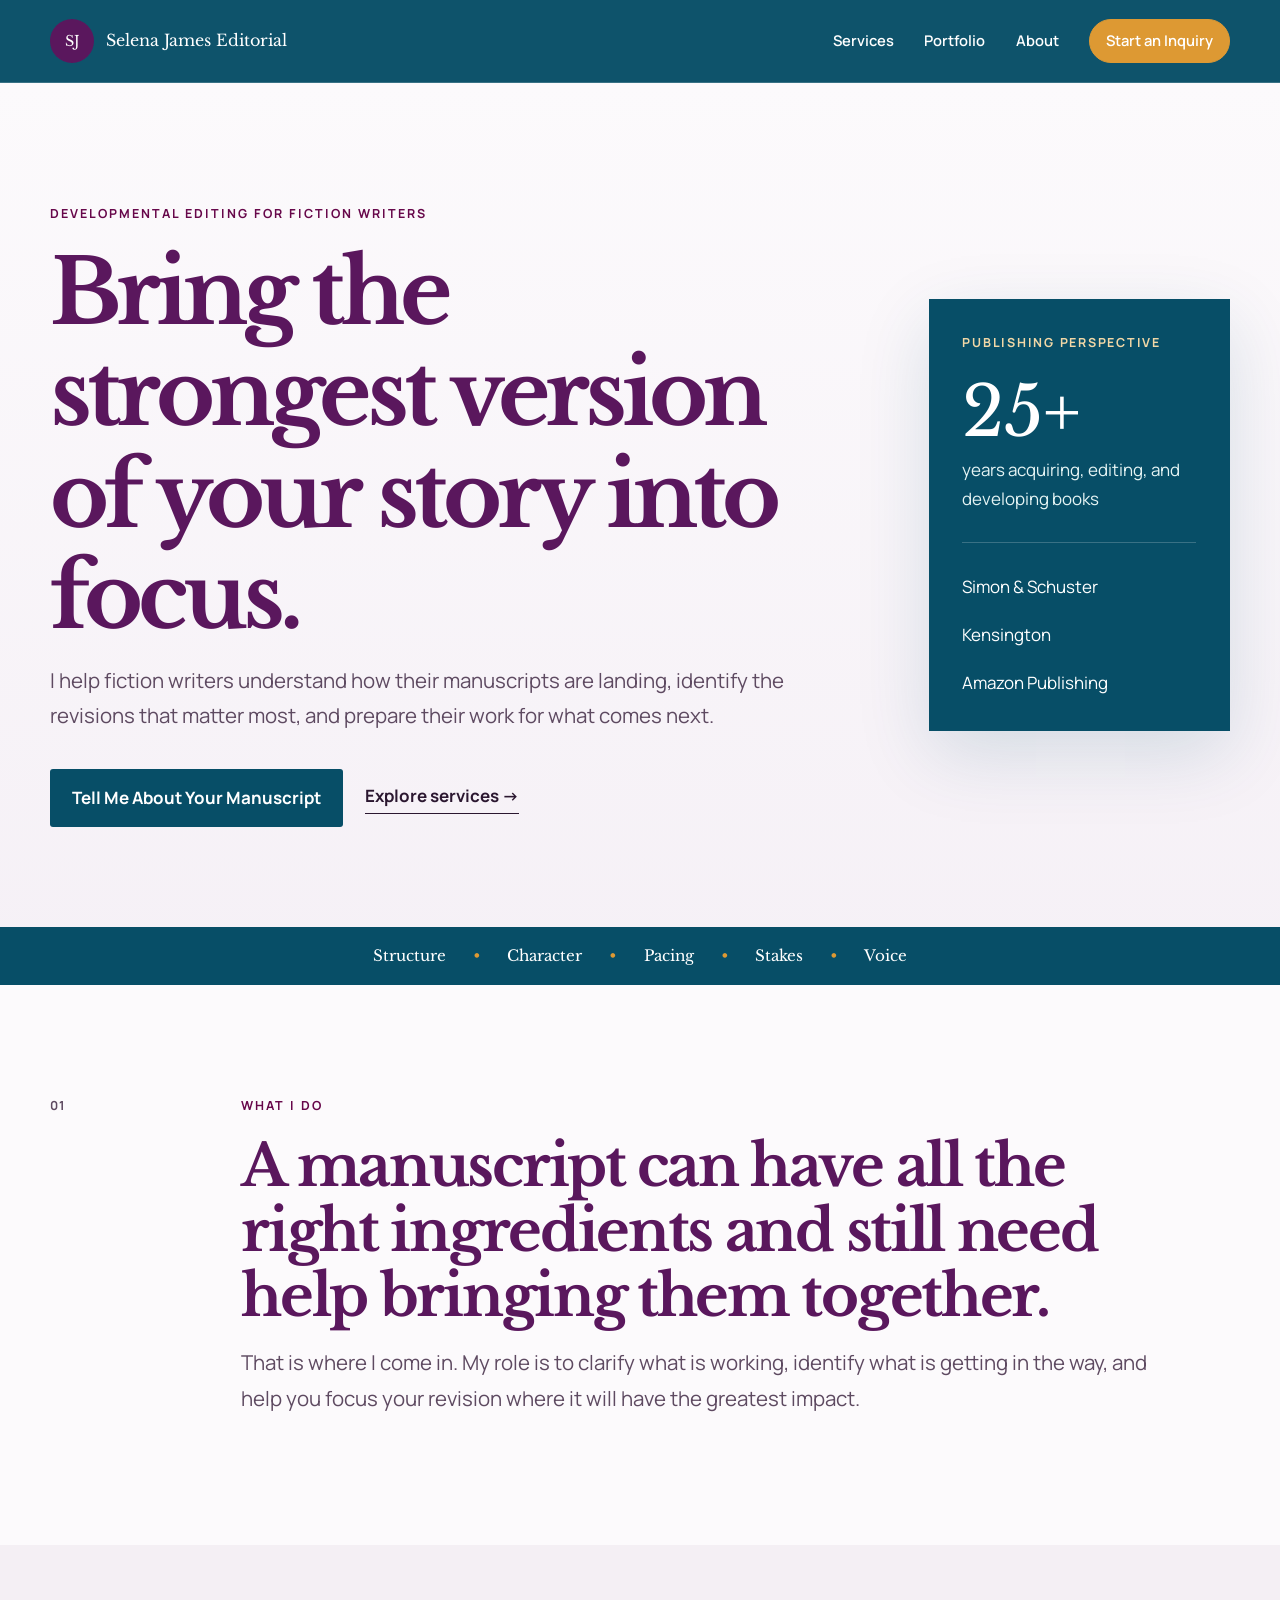
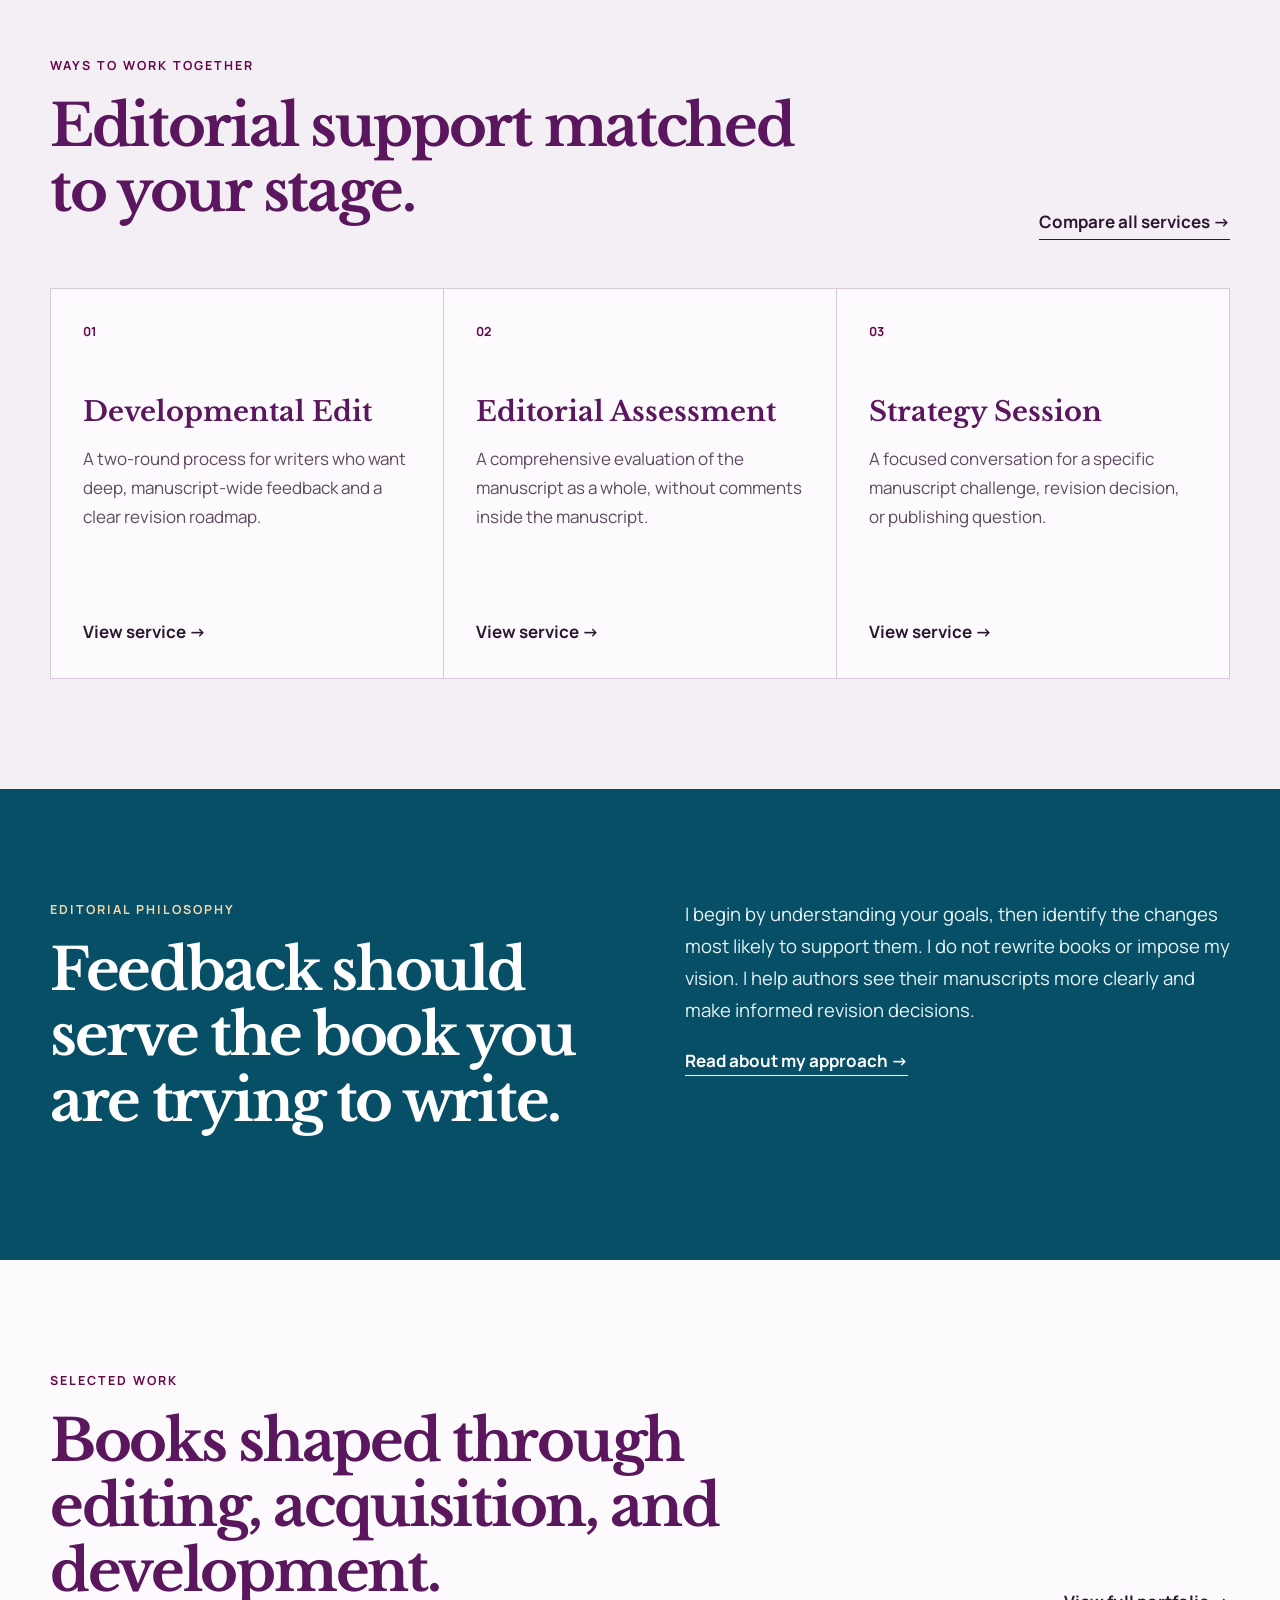
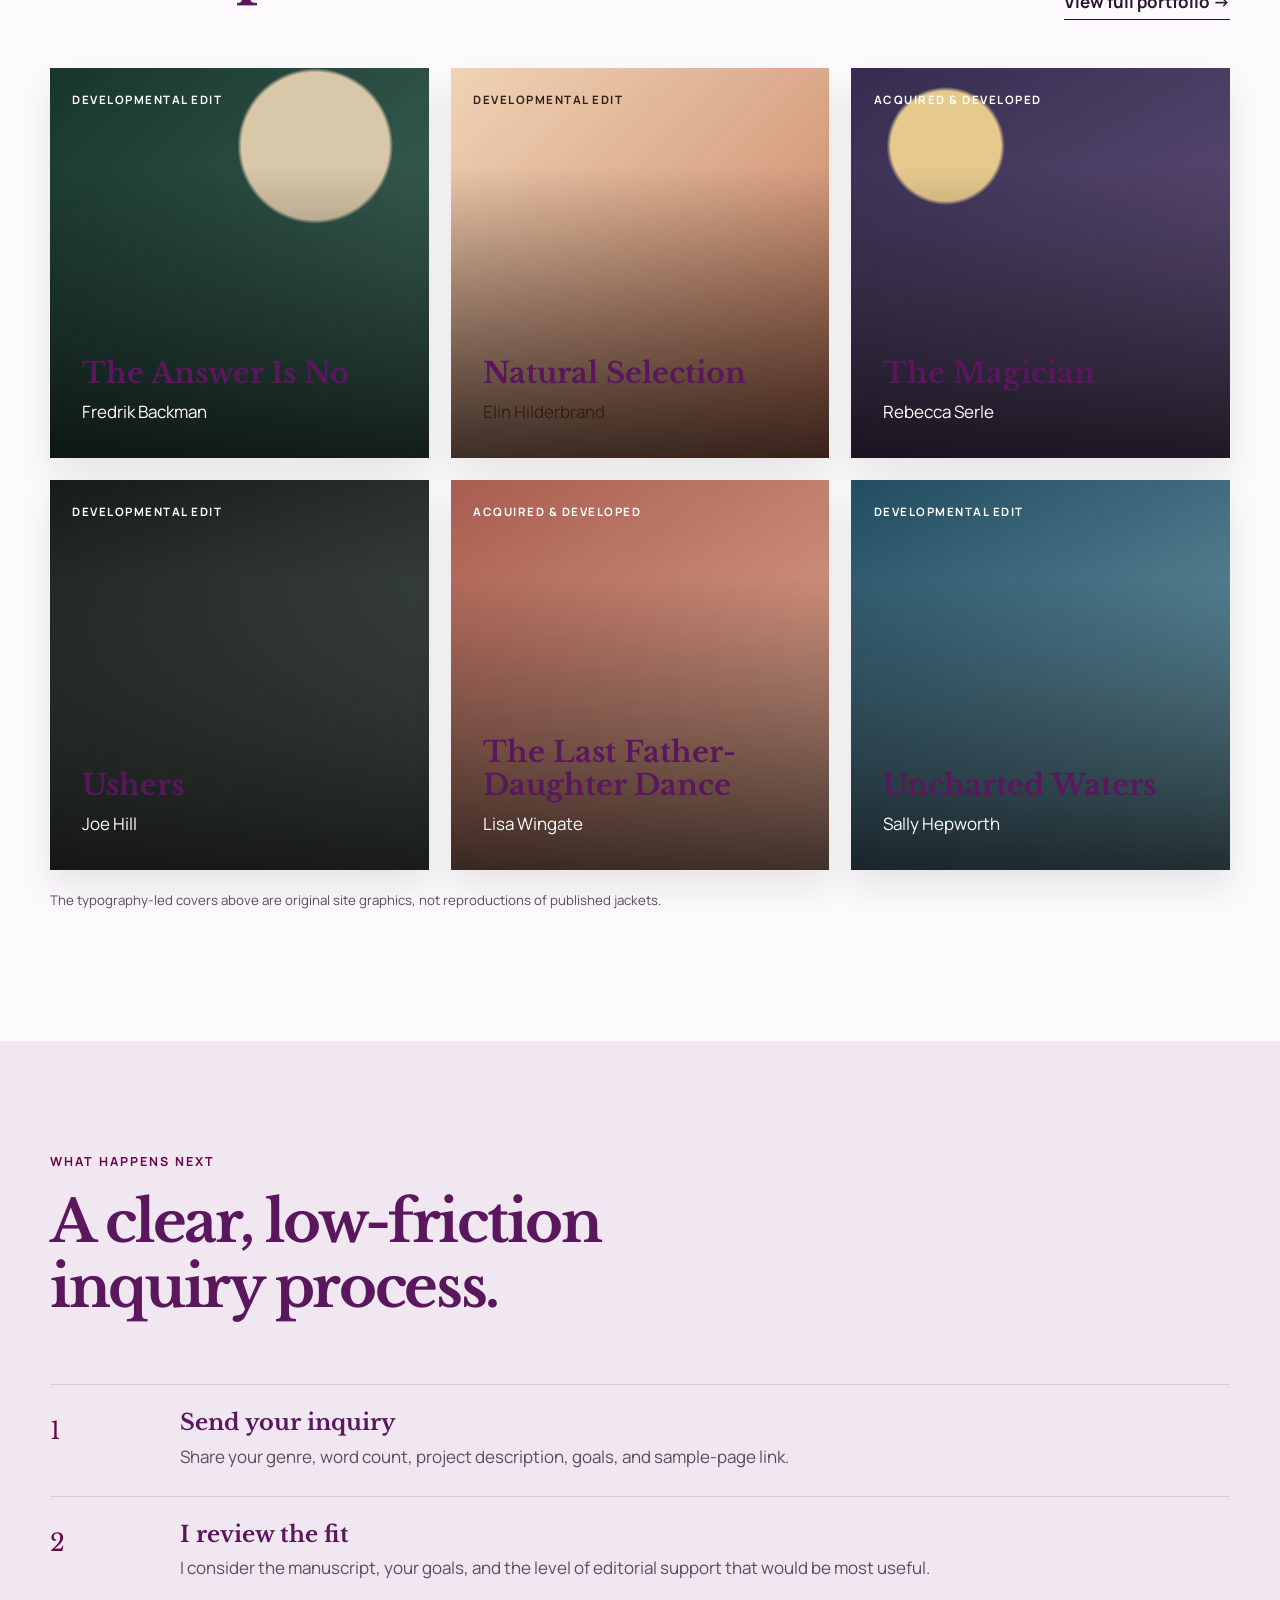
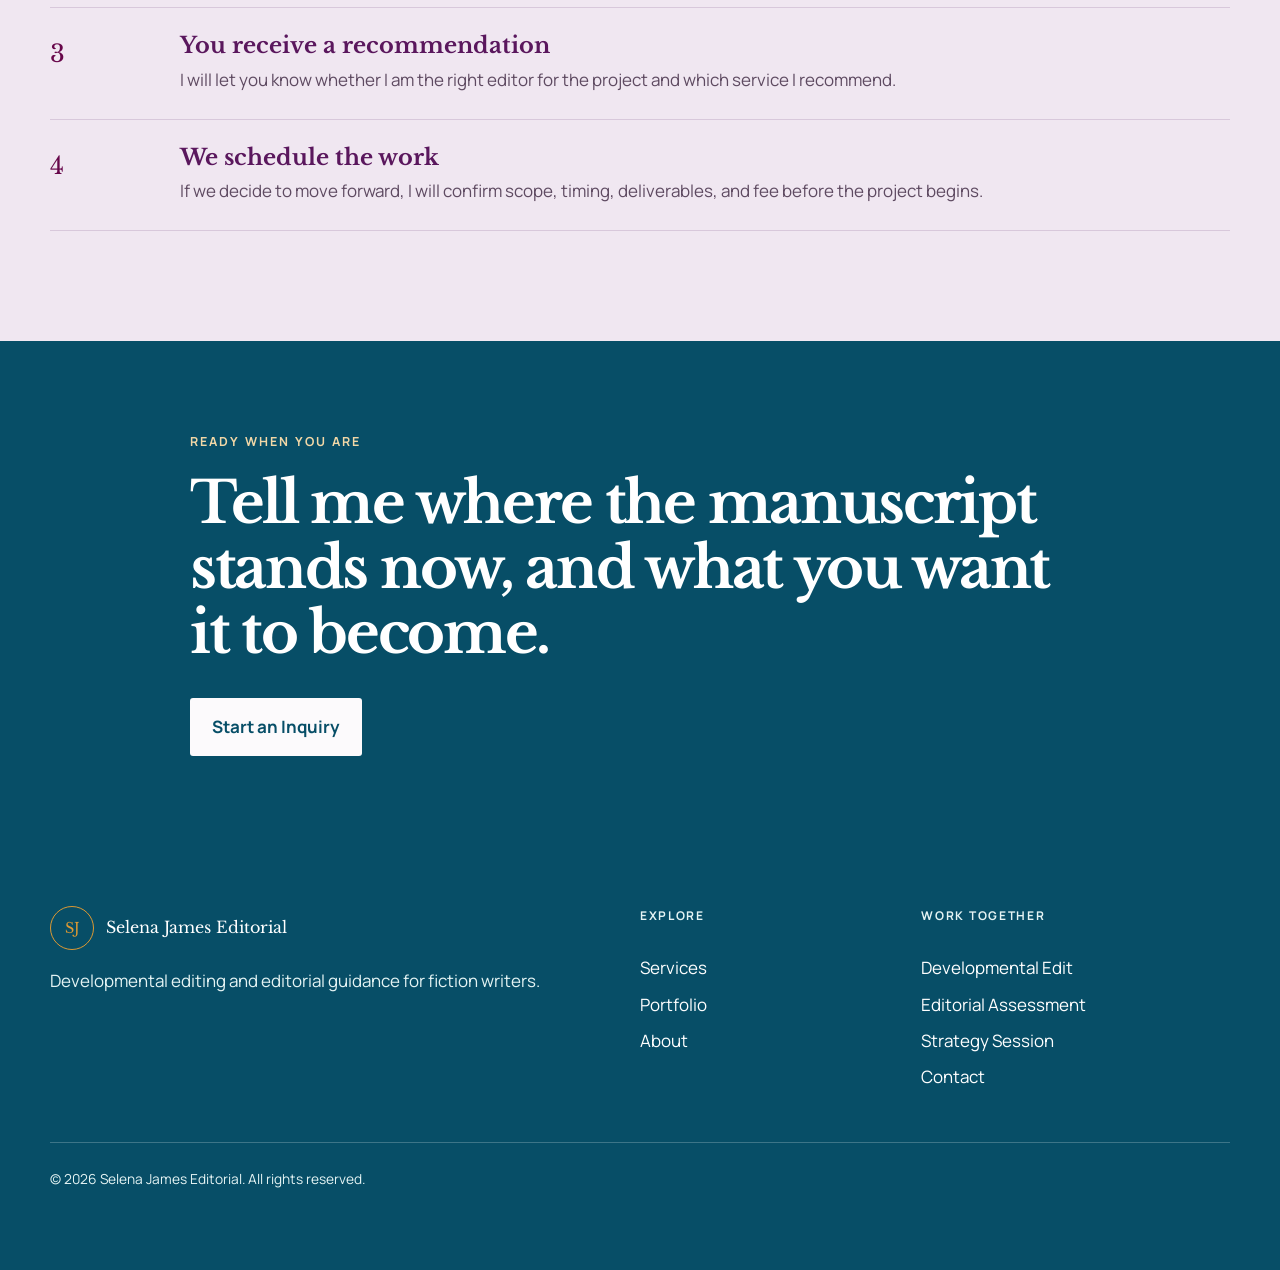
==== commit 0721855e: "Apply teal plum gold color palette" ====
--- a/index.html
+++ b/index.html
@@ -4,7 +4,7 @@
   <meta charset="utf-8">
   <meta name="viewport" content="width=device-width, initial-scale=1">
   <meta name="description" content="Developmental editing, manuscript assessments, and editorial guidance for fiction writers from a former Simon & Schuster, Kensington, and Amazon Publishing editor.">
-  <meta name="theme-color" content="#5A84AC">
+  <meta name="theme-color" content="#074E67">
   <title>Selena James Editorial | Developmental Editing for Fiction Writers</title>
   <link rel="icon" href="assets/favicon.svg" type="image/svg+xml">
   <link rel="preconnect" href="https://fonts.googleapis.com">
--- a/assets/styles.css
+++ b/assets/styles.css
@@ -1,10 +1,10 @@
 
 :root{
-  --ink:#33251F;--ink-soft:#66544C;--forest:#5A84AC;--forest-2:#742F14;
-  --cream:#F1E6E0;--paper:#FCFAF7;--sage:#C7AC9F;--line:#D8CCC6;--white:#fff;
-  --gold:#FC9C44;--cocoa:#5C3C2C;--rust:#742F14;--blue:#5A84AC;
+  --ink:#2B1730;--ink-soft:#5E4A61;--forest:#074E67;--forest-2:#05878A;
+  --cream:#F4EFF4;--paper:#FCFAFC;--sage:#E9DCEB;--line:#D8C8DB;--white:#fff;
+  --gold:#DD9933;--plum:#5A175D;--berry:#67074A;--teal:#05878A;--deep-teal:#074E67;
   --serif:"Libre Baskerville",Georgia,serif;--sans:"Manrope",Arial,sans-serif;
-  --shell:1180px;--shadow:0 24px 70px rgba(92,60,44,.13)
+  --shell:1180px;--shadow:0 24px 70px rgba(7,78,103,.14)
 }
 *{box-sizing:border-box}html{scroll-behavior:smooth}body{margin:0;background:var(--paper);color:var(--ink);font-family:var(--sans);font-size:17px;line-height:1.72}
 a{color:inherit}h1,h2,h3{font-family:var(--serif);line-height:1.13;margin:0 0 1rem}h1{font-size:clamp(3.1rem,7vw,6.5rem);letter-spacing:-.055em}h2{font-size:clamp(2.15rem,4.5vw,4rem);letter-spacing:-.04em}h3{font-size:1.4rem}p{margin:0 0 1.2rem}ul,ol{margin-top:0}.shell{width:min(calc(100% - 42px),var(--shell));margin:auto}.section{padding:110px 0}.skip-link{position:absolute;left:-9999px;top:8px;z-index:999;background:#fff;padding:.7rem 1rem}.skip-link:focus{left:8px}.sr-only{position:absolute;width:1px;height:1px;padding:0;margin:-1px;overflow:hidden;clip:rect(0,0,0,0);white-space:nowrap;border:0}
@@ -24,20 +24,19 @@
 @media(max-width:980px){.hero-layout,.page-hero-grid,.philosophy-home-grid,.service-detail-grid,.specialty-grid,.narrative-grid,.principles-grid,.contact-layout{grid-template-columns:1fr;gap:38px}.credential-panel{max-width:520px}.editorial-cards,.comparison-table-wrap{grid-template-columns:1fr}.book-grid,.large-book-grid{grid-template-columns:repeat(2,1fr)}.portfolio-list-grid{grid-template-columns:1fr}.recognition-grid{grid-template-columns:1fr}.sticky-card{position:static}.footer-grid{grid-template-columns:1fr 1fr}}
 @media(max-width:760px){body{font-size:16px}.section{padding:76px 0}.editorial-hero{padding-top:78px}.hero-layout{padding-bottom:70px}.menu-toggle{display:block}.primary-nav{display:none;position:absolute;top:82px;left:0;right:0;background:var(--paper);padding:1rem 21px 1.3rem;border-bottom:1px solid var(--line);flex-direction:column;align-items:stretch;gap:.2rem}.primary-nav.open{display:flex}.primary-nav a{padding:.65rem 0}.nav-button{border:0;padding:.65rem 0}.brand-name{font-size:.88rem}.statement-grid{grid-template-columns:1fr}.section-index{margin-bottom:0}.section-topline{align-items:flex-start;flex-direction:column}.book-grid,.large-book-grid{grid-template-columns:1fr}.book-tile{min-height:330px}.process-list li{grid-template-columns:55px 1fr}.portfolio-list-grid{gap:40px}.project-list li{grid-template-columns:1fr;gap:.2rem}.project-list span{text-align:left}.form-grid.two-col{grid-template-columns:1fr}.premium-form{padding:1.35rem}.footer-grid{grid-template-columns:1fr}.copyright{grid-column:auto}.hero-marquee{justify-content:flex-start}}
 
-
 /* =========================================================
-   Cocoa Topaz Noonday color theme
+   Teal, Plum & Gold color theme
    Palette:
-   Slate blue  #5A84AC
-   Cocoa       #5C3C2C
-   Rust        #742F14
-   Rose taupe  #C7AC9F
-   Topaz       #FC9C44
+   Bright teal  #05878A
+   Deep teal    #074E67
+   Plum         #5A175D
+   Berry        #67074A
+   Gold         #DD9933
    ========================================================= */
 
-/* Slate-blue header */
+/* Header */
 .site-header{
-  background:rgba(90,132,172,.97);
+  background:rgba(7,78,103,.97);
   border-bottom-color:rgba(255,255,255,.18);
 }
 .site-header .brand-name,
@@ -45,7 +44,7 @@
   color:var(--white);
 }
 .site-header .brand-monogram{
-  background:var(--cocoa);
+  background:var(--plum);
   color:var(--white);
 }
 .site-header .primary-nav a:hover{
@@ -54,20 +53,20 @@
 .site-header .nav-button{
   background:var(--gold);
   border-color:var(--gold);
-  color:var(--cocoa);
+  color:var(--deep-teal);
 }
 .site-header .nav-button:hover{
   background:var(--white);
   border-color:var(--white);
-  color:var(--cocoa);
+  color:var(--plum);
 }
 .site-header .menu-toggle span:not(.sr-only){
   background:var(--white);
 }
 
-/* Warm ivory and taupe section rhythm */
+/* Background rhythm */
 .editorial-hero{
-  background:linear-gradient(180deg,#FCFAF7 0%,#F5ECE7 100%);
+  background:linear-gradient(180deg,#FCFAFC 0%,#F5F0F6 100%);
 }
 .service-preview,
 .page-hero,
@@ -77,34 +76,34 @@
 .process-section,
 .muted-section,
 .contact-main{
-  background:#EFE3DD;
+  background:#F0E7F1;
 }
 .sidebar-card{
-  background:#F1E6E0;
-}
-
-/* Cocoa typography and slate-blue structure */
+  background:#F4EFF4;
+}
+
+/* Typography and accents */
 h1,h2,h3{
-  color:var(--cocoa);
+  color:var(--plum);
 }
 .kicker,
 .card-number,
 .process-list li > span,
 .principle-list article > span,
 .accent-question{
-  color:var(--rust);
+  color:var(--berry);
 }
 .button-primary{
-  background:var(--blue);
+  background:var(--deep-teal);
   color:var(--white);
 }
 .button-primary:hover{
   background:var(--gold);
-  color:var(--cocoa);
+  color:var(--deep-teal);
 }
 .button-cream{
   background:var(--paper);
-  color:var(--blue);
+  color:var(--deep-teal);
 }
 .text-link,
 .editorial-card a,
@@ -113,17 +112,17 @@
 }
 .text-link:hover,
 .editorial-card a:hover{
-  color:var(--rust);
-}
-
-/* Slate-blue feature panels */
+  color:var(--berry);
+}
+
+/* Feature panels */
 .credential-panel,
 .hero-marquee,
 .philosophy-band,
 .cta-section,
 .recognition-section,
 .sticky-card{
-  background:var(--blue);
+  background:var(--deep-teal);
 }
 .credential-panel h1,
 .credential-panel h2,
@@ -145,12 +144,12 @@
 .panel-label,
 .kicker-light,
 .sticky-card .kicker{
-  color:#F6D5C1;
+  color:#F2D8A7;
 }
 .credential-copy,
 .philosophy-home-grid>div:last-child p,
 .small-note{
-  color:#F8EFEA;
+  color:#E5F4F4;
 }
 .hero-marquee{
   color:var(--white);
@@ -159,27 +158,23 @@
   color:var(--gold);
 }
 
-/* Warm accent details */
-.nav-button,
+/* Interactive emphasis */
 .field input:focus,
 .field select:focus,
 .field textarea:focus{
-  border-color:var(--gold);
-}
-.field input:focus,
-.field select:focus,
-.field textarea:focus{
-  outline-color:rgba(252,156,68,.23);
-}
-.book-role,
-.portfolio-note,
-.field-note{
-  color:inherit;
-}
-
-/* Slate-blue footer to bookend the site */
+  border-color:var(--teal);
+  outline-color:rgba(5,135,138,.22);
+}
+.nav-button,
+.button-primary,
+.text-link,
+.editorial-card a{
+  transition:background-color .2s ease,color .2s ease,border-color .2s ease;
+}
+
+/* Footer */
 .site-footer{
-  background:var(--blue);
+  background:var(--deep-teal);
   color:var(--white);
 }
 .site-footer .brand-monogram{
@@ -194,7 +189,7 @@
 .footer-brand-block p,
 .footer-heading,
 .copyright{
-  color:#F7ECE6;
+  color:#E5F4F4;
 }
 .site-footer a:hover{
   color:var(--gold);
@@ -203,10 +198,10 @@
   border-top-color:rgba(255,255,255,.22);
 }
 
-/* Mobile navigation keeps the slate-blue identity */
+/* Mobile navigation */
 @media(max-width:760px){
   .primary-nav{
-    background:var(--blue);
+    background:var(--deep-teal);
     border-bottom-color:rgba(255,255,255,.18);
   }
   .primary-nav .nav-button{
